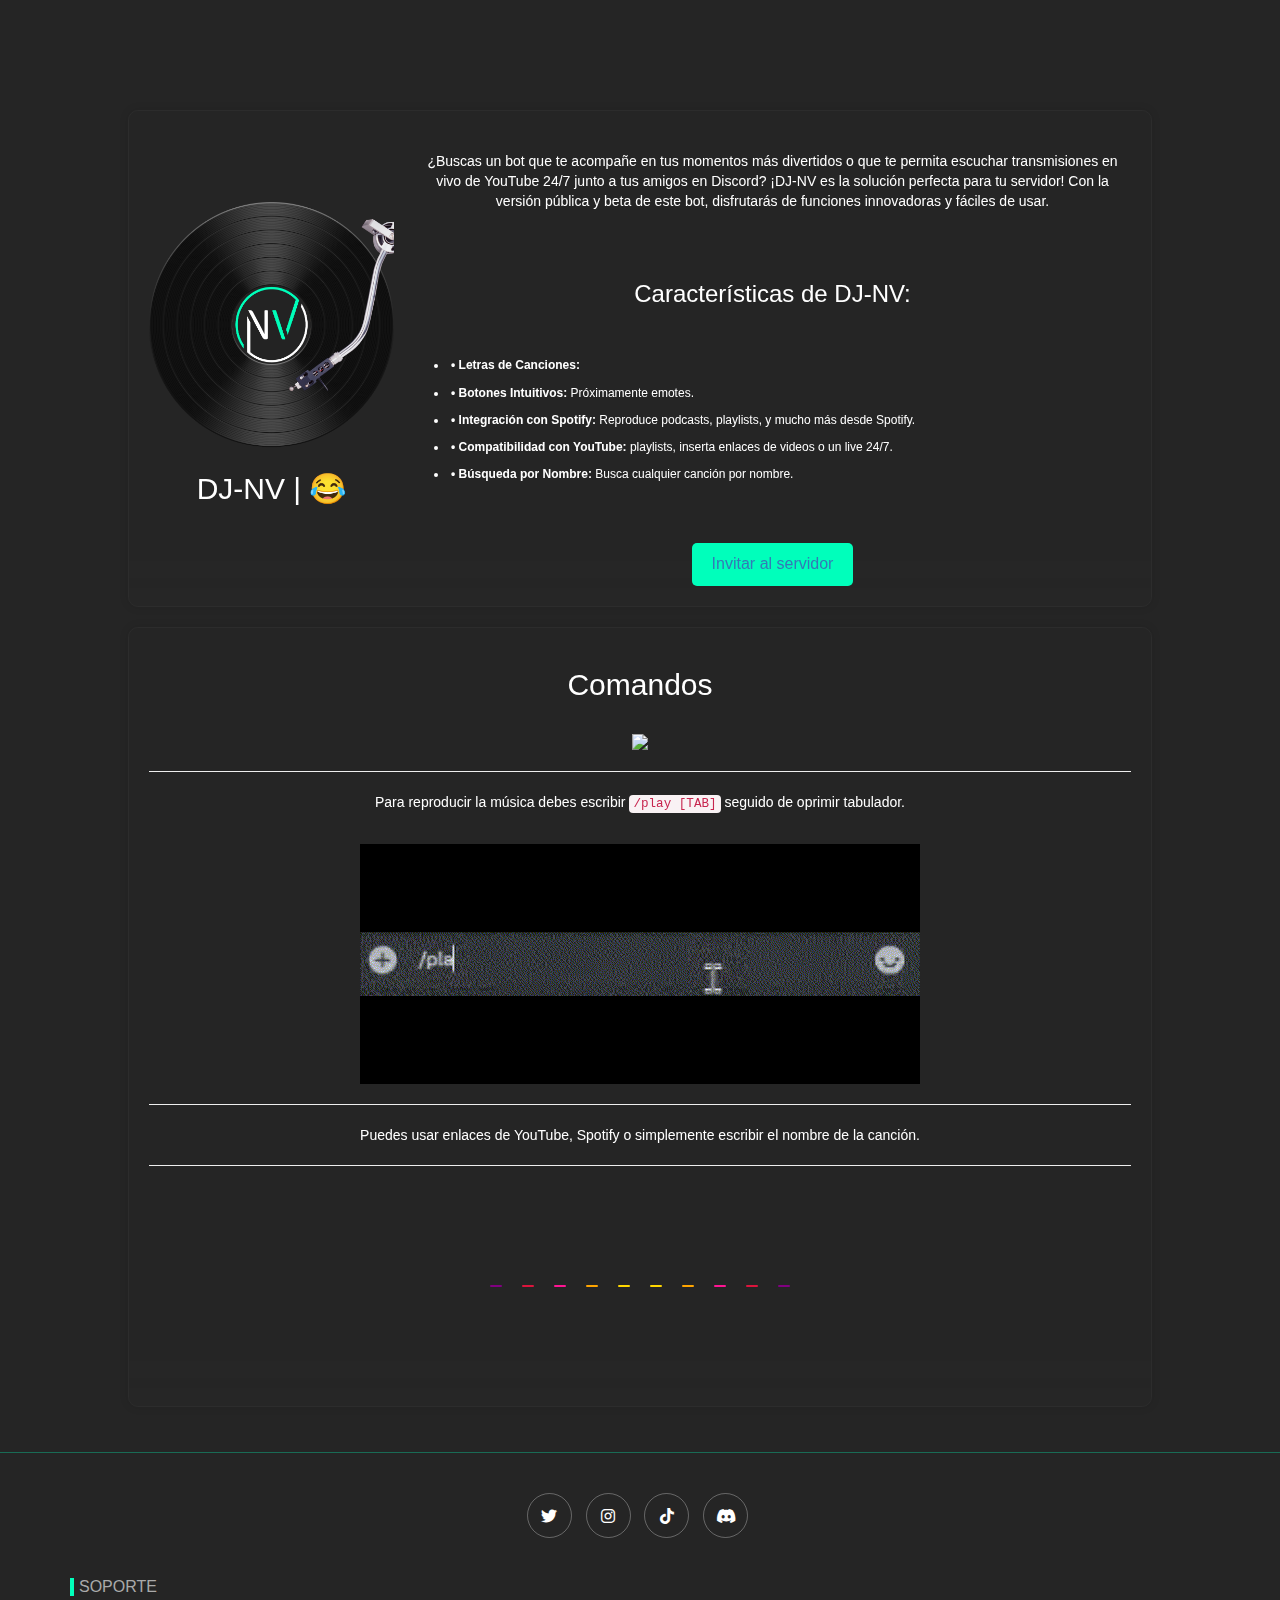
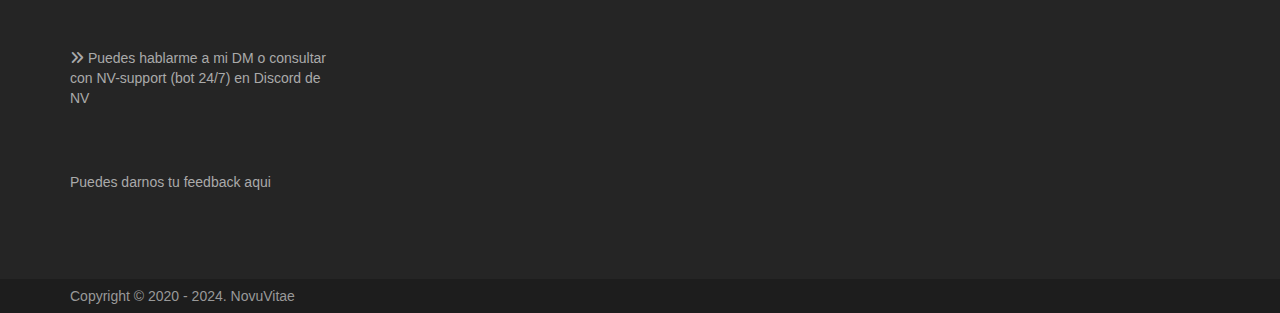
==== index.html @ 726dd9e9 "Update index.html" ====
<!DOCTYPE html>
<html lang="es">
<head>
    <meta charset="UTF-8">
    <meta name="viewport" content="width=device-width, initial-scale=1.0">
    <title>| DJ-NV beta |</title>
    <link rel="icon" href="./media/nv.ico" type="image/x-icon">
    <link href="https://maxcdn.bootstrapcdn.com/bootstrap/3.3.7/css/bootstrap.min.css" rel="stylesheet">
    <link rel="stylesheet" href="https://cdnjs.cloudflare.com/ajax/libs/meyer-reset/2.0/reset.min.css">
    <link href="./css/style-bot.css" rel="stylesheet">
    <link href="./fonts/css/all.css" rel="stylesheet">
</head>
<body>
    <section class="content-section">
        <div class="center-box">
            <div class="red-box">
                <div class="content-wrapper">
                    <div class="image-wrapper">
                        <img class="puntavinilo" src="./media/puntafront.png" alt="punta">
                        <img class="vinilobot" src="./media/dkbk.png" alt="Your Image">
                        <br>
                        <h3 id="dj-nv-header" style="font-size: 30px;">DJ-NV | 😘</h3>
                        <div id="estado-bot"></div>
                    </div>
                    <div class="text-wrapper">
                        <br>
                        <!-- <h2>Bienvenido a DJ-NV</h2> -->
                        <p>¿Buscas un bot que te acompañe en tus momentos más divertidos o que te permita escuchar transmisiones en vivo de YouTube 24/7 junto a tus amigos en Discord? ¡DJ-NV es la solución perfecta para tu servidor! Con la versión pública y beta de este bot, disfrutarás de funciones innovadoras y fáciles de usar.</p>
                        <br>
                        <br>
                        <h3>Características de DJ-NV:</h3>
                        <br>
                        <div class="lista">
                            <ul>
                                <li><strong>• Letras de Canciones:</strong></li>
                                <li><strong>• Botones Intuitivos:</strong> Próximamente emotes.</li>
                                <li><strong>• Integración con Spotify:</strong> Reproduce podcasts, playlists, y mucho más desde Spotify.</li>
                                <li><strong>• Compatibilidad con YouTube:</strong> playlists, inserta enlaces de videos o un live 24/7.</li>
                                <li><strong>• Búsqueda por Nombre:</strong> Busca cualquier canción por nombre.</li>
                            </ul>
                        </div>
                        
                        <div class="invite-container">
                            <button class="animated-button invite-button">
                                <a href="https://discord.com/api/oauth2/authorize?client_id=1048752955890868265&permissions=551940082752&scope=bot">Invitar al servidor</a>
                            </button>
                        </div>                                                                    
                    </div>
                </div>
            </div>
            <div class="red-box">
                <div class="content-wrapper">
                    <div class="text-wrapper">
                        <h2>Comandos</h2>
                        <br>
                        <p><img src="./media/view2.gif"></p>
                        <hr>
                        <p>Para reproducir la música debes escribir <code>/play [TAB]</code> seguido de oprimir tabulador.</p>
                        <br>
                        <p><img src="./media/view3.gif"></p>
                        <hr>
                        <p>Puedes usar enlaces de YouTube, Spotify o simplemente escribir el nombre de la canción.</p>
                        
                        <hr>
                        <div class="music">
                            <div class="bar"></div>
                            <div class="bar"></div>
                            <div class="bar"></div>
                            <div class="bar"></div>
                            <div class="bar"></div>
                            <div class="bar"></div>
                            <div class="bar"></div>
                            <div class="bar"></div>
                            <div class="bar"></div>
                            <div class="bar"></div>
                        </div>
                    </div>
                </div>
                <div class="wave-container">
                    <div class="wave"></div>
                </div>
            </div>
        </div>

<!--         <div id="audio-controls" class="audio-controls">
            <audio id="radio" src="http://streaming.radio.co/sf6f2bcb8a/listen" loop></audio>
            <button id="mute-button">🔇 Mute</button>
        </div> -->

        <div class="area">
            <ul class="circles">
                <li></li>
                <li></li>
                <li></li>
                <li></li>
                <li></li>
                <li></li>
                <li></li>
                <li></li>
                <li></li>
                <li></li>
            </ul>
        </div>
    </section>

    <!-- footer section  -->
    <footer class="nb-footer">
        <div class="container">
            <div class="row">
                <div class="col-sm-12">
                    <div class="about">
                        <div class="social-media">
                            <ul class="list-inline">
                                <li><a href="https://twitter.com/NovuVitae" title=""><i class="fa-brands fa-twitter" style="color: #ffffff;"></i></a></li>
                                <li><a href="https://www.instagram.com/novuvitae/" title=""><i class="fa-brands fa-instagram" style="color: #ffffff;"></i></a></li>
                                <li><a href="https://www.tiktok.com/@novuvitae" title=""><i class="fa-brands fa-tiktok" style="color: #ffffff;"></i></a></li>
                                <li><a href="https://discord.gg/BMdVRYudak" title=""><i class="fa-brands fa-discord" style="color: #ffffff;"></i></a></li>
                            </ul>
                        </div>
                    </div>
                </div>

                <div class="col-md-3 col-sm-6">
                    <div class="footer-info-single">
                        <h2 class="title">Soporte</h2>
                        <br>
                        <ul class="list-unstyled">
                            <br>
                            <li><a href="https://discord.gg/BMdVRYudak" title=""><i class="fa fa-angle-double-right"></i> Puedes hablarme a mi DM o consultar con NV-support (bot 24/7) en Discord de NV</a></li>
                            <br>
                            <br>
                            <br>
                            <li><a href="https://forms.gle/28FpeV2qkrffxuYe8"> Puedes darnos tu feedback aqui</a></li>
                            <br>
                            <br>
                            <br>
                        </ul>
                    </div>
                </div>

            </div>
        </div>

        <section class="copyright">
            <div class="container">
                <div class="row">
                    <div class="col-sm-6">
                        <p>Copyright © 2020 - 2024. NovuVitae</p>
                    </div>
                    <div class="col-sm-6"></div>
                </div>
            </div>
        </section>
    </footer>

    <!-- Scripts -->
    <script src='https://cdnjs.cloudflare.com/ajax/libs/jquery/3.1.1/jquery.min.js'></script>
    <script src='https://cdnjs.cloudflare.com/ajax/libs/jqueryui/1.12.1/jquery-ui.min.js'></script>
    <script src="./js/scripts-1.js"></script>
    <script src="https://maxcdn.bootstrapcdn.com/bootstrap/3.3.7/js/bootstrap.min.js"></script>
    <script src="//code.jquery.com/jquery-1.11.1.min.js"></script>
</body>
</html>
---- css/style-bot.css ----
/* Estilos generales */
body {
    margin: 0;
    padding: 0;
    font-family: Arial, sans-serif;
    background-color: #252525; 
    color: white;
    overflow-x: hidden;
}


#estado-bot {
    font-size: 18px;
    font-weight: bold;
}


.area {
    background: -webkit-linear-gradient(to left, #8f94fb, #4e54c8);
}

.circles {
    position: absolute;
    top: 0;
    left: 0;
    width: 100%;
    height: 100%;
    overflow: hidden;
}

.circles li {
    position: absolute;
    display: block;
    list-style: none;
    width: 20px;
    height: 20px;
    background: rgba(255, 255, 255, 0.2);
    animation: animate 25s linear infinite;
    bottom: -150px;
}

.circles li:nth-child(1) {
    left: 25%;
    width: 80px;
    height: 80px;
    animation-delay: 0s;
}

.circles li:nth-child(2) {
    left: 10%;
    width: 20px;
    height: 20px;
    animation-delay: 2s;
    animation-duration: 12s;
}

.circles li:nth-child(3) {
    left: 70%;
    width: 20px;
    height: 20px;
    animation-delay: 4s;
}

.circles li:nth-child(4) {
    left: 40%;
    width: 60px;
    height: 60px;
    animation-delay: 0s;
    animation-duration: 18s;
}

.circles li:nth-child(5) {
    left: 65%;
    width: 20px;
    height: 20px;
    animation-delay: 0s;
}

.circles li:nth-child(6) {
    left: 75%;
    width: 110px;
    height: 110px;
    animation-delay: 3s;
}

.circles li:nth-child(7) {
    left: 35%;
    width: 150px;
    height: 150px;
    animation-delay: 7s;
}

.circles li:nth-child(8) {
    left: 50%;
    width: 25px;
    height: 25px;
    animation-delay: 15s;
    animation-duration: 45s;
}

.circles li:nth-child(9) {
    left: 20%;
    width: 15px;
    height: 15px;
    animation-delay: 2s;
    animation-duration: 35s;
}

.circles li:nth-child(10) {
    left: 85%;
    width: 150px;
    height: 150px;
    animation-delay: 0s;
    animation-duration: 11s;
}

@keyframes animate {
    0% {
        transform: translateY(0) rotate(0deg);
        opacity: 1;
        border-radius: 0;
    }
    100% {
        transform: translateY(-1000px) rotate(720deg);
        opacity: 0;
        border-radius: 50%;
    }
}

.content-section {
    position: relative;
    margin-top: 10vh;
    display: flex;
    align-items: center;
    justify-content: center;
    margin-bottom: 5vh;
}

.center-box {
    position: relative;
    text-align: center;
    z-index: 2;
}

.red-box {
    margin-top: 20px;
    max-width: 80%;
    margin-left: 10%;
    border: 1px solid #2c2c2c;
    box-shadow: 0px 0px 10px rgba(0, 0, 0, 0.1);
    backdrop-filter: blur(20px);
    padding: 20px;
    border-radius: 10px;
    color: white;
}

.content-wrapper {
    display: flex;
    align-items: center;
}

.image-wrapper {
    margin-right: 20px;
}

.image-wrapper img {
    max-width: 100%;
    height: 250px;
}

.text-wrapper {
    flex: 1;
}

.text-wrapper .p .img {
    border-radius: 50px;
}
.vinilobot {
    position: relative;
    animation: rotate 3s linear infinite; /* Ajusta la duración y la dirección de la rotación */
}

.puntavinilo {
    position: absolute;
    z-index: 100;
}

.lista {
    font-size: 12px;
    text-align: left; /* Alinea el texto a la izquierda */
    margin: 20px; /* Espacio alrededor del contenedor, ajustable según sea necesario */
}

.lista ul {
    list-style-position: inside; /* Muestra los puntos de la lista dentro del contenedor */
    padding-left: 0; /* Elimina el padding por defecto */
}

.lista li {
    margin-bottom: 10px; /* Espacio entre los elementos de la lista */
}


.animated-button {
    margin-top: 40px;
    background-color: #00ffbb;
    color: rgb(20, 20, 20);
    padding: 10px 20px;
    border: none;
    border-radius: 5px;
    font-size: 16px;
    cursor: pointer;
    transition: background-color 0.3s, transform 0.3s;
}

.animated-button:hover {
    background-color: #00cc99;
    transform: scale(1.05);
}

/* animacion */

.music {
    display: inline flex;
    align-items: center;
    justify-content: space-between;
    position: relative;
    width: 300px;
    height: 200px;
}

.music .bar {
    width: 12px;
    height: 2px;
    border-radius: 10px;
    background-color: white;
    animation: up_down 1.5s ease-in-out infinite;
}

@keyframes up_down {
    0%,
    100% {
        height: 2px;
    }
    50% {
        height: 80px;
    }
}

.music .bar:nth-child(1) {
    background-color: purple;
    animation-delay: 1s;
}
.music .bar:nth-child(2) {
    background-color: crimson;
    animation-delay: 0.8s;
}
.music .bar:nth-child(3) {
    background-color: deeppink;
    animation-delay: 0.6s;
}
.music .bar:nth-child(4) {
    background-color: orange;
    animation-delay: 0.4s;
}
.music .bar:nth-child(5) {
    background-color: gold;
    animation-delay: 0.2s;
}
.music .bar:nth-child(6) {
    background-color: gold;
    animation-delay: 0.2s;
}
.music .bar:nth-child(7) {
    background-color: orange;
    animation-delay: 0.4s;
}
.music .bar:nth-child(8) {
    background-color: deeppink;
    animation-delay: 0.6s;
}
.music .bar:nth-child(9) {
    background-color: crimson;
    animation-delay: 0.8s;
}
.music .bar:nth-child(10) {
    background-color: purple;
    animation-delay: 1s;
}

@keyframes rotate {
    from {
        transform: rotate(0deg);
    }
    to {
        transform: rotate(360deg);
    }
}

/* Medios */
@media (max-width: 768px) {
    .content-wrapper {
        flex-direction: column;
        align-items: center;
        text-align: center;
    }

    .image-wrapper {
        margin-bottom: 20px;
    }
}

.audio-controls {
    z-index: 4;
    position: fixed;
    bottom: 20px;
    right: 20px;
    background-color: rgba(13, 13, 13, 0.8);
    border: 1px solid rgba(13, 13, 13, 0.8);
    border-radius: 10px;
    padding: 10px;
    box-shadow: 0 4px 8px rgba(0, 0, 0, 0.2);
    display: flex;
    align-items: center;
}

#audio-controls button {
    background: none;
    border: none;
    font-size: 20px;
    cursor: pointer;
    margin-left: 10px;
}


/* footer */

footer.nb-footer {
    /* background: #222;  */
    border-top: 1px solid #00ffbb52;
}

footer.nb-footer .about {
    margin: 0 auto;
    margin-top: 40px;
    max-width: 1170px;
    text-align: center;
}

footer.nb-footer .about p {
    font-size: 13px;
    color: #999;
    margin-top: 30px;
}

footer.nb-footer .about .social-media {
    margin-top: 15px;
}

footer.nb-footer .about .social-media ul li a {
    display: inline-block;
    width: 45px;
    height: 45px;
    line-height: 45px;
    border-radius: 50%;
    font-size: 16px;
    color: #00ffbb;
    border: 1px solid rgba(255, 255, 255, 0.3);
}

footer.nb-footer .about .social-media ul li a:hover {
    background: #00ffbb18;
    color: #fff;
    border-color: #00ffbb;
}

footer.nb-footer .footer-info-single {
    margin-top: 30px;
}

footer.nb-footer .footer-info-single .title {
    color: #aaa;
    text-transform: uppercase;
    font-size: 16px;
    border-left: 4px solid #00ffbb;
    padding-left: 5px;
}

footer.nb-footer .footer-info-single ul li a {
    display: block;
    color: #aaa;
    padding: 2px 0;
}

footer.nb-footer .footer-info-single ul li a:hover {
    color: #00ffbb;
}

footer.nb-footer .footer-info-single p {
    font-size: 13px;
    line-height: 20px;
    color: #aaa;
}

footer.nb-footer .copyright {
    margin-top: 15px;
    background: #11111163; 
    padding: 7px 0;
    color: #999;
}

footer.nb-footer .copyright p {
    margin: 0;
    padding: 0;
}
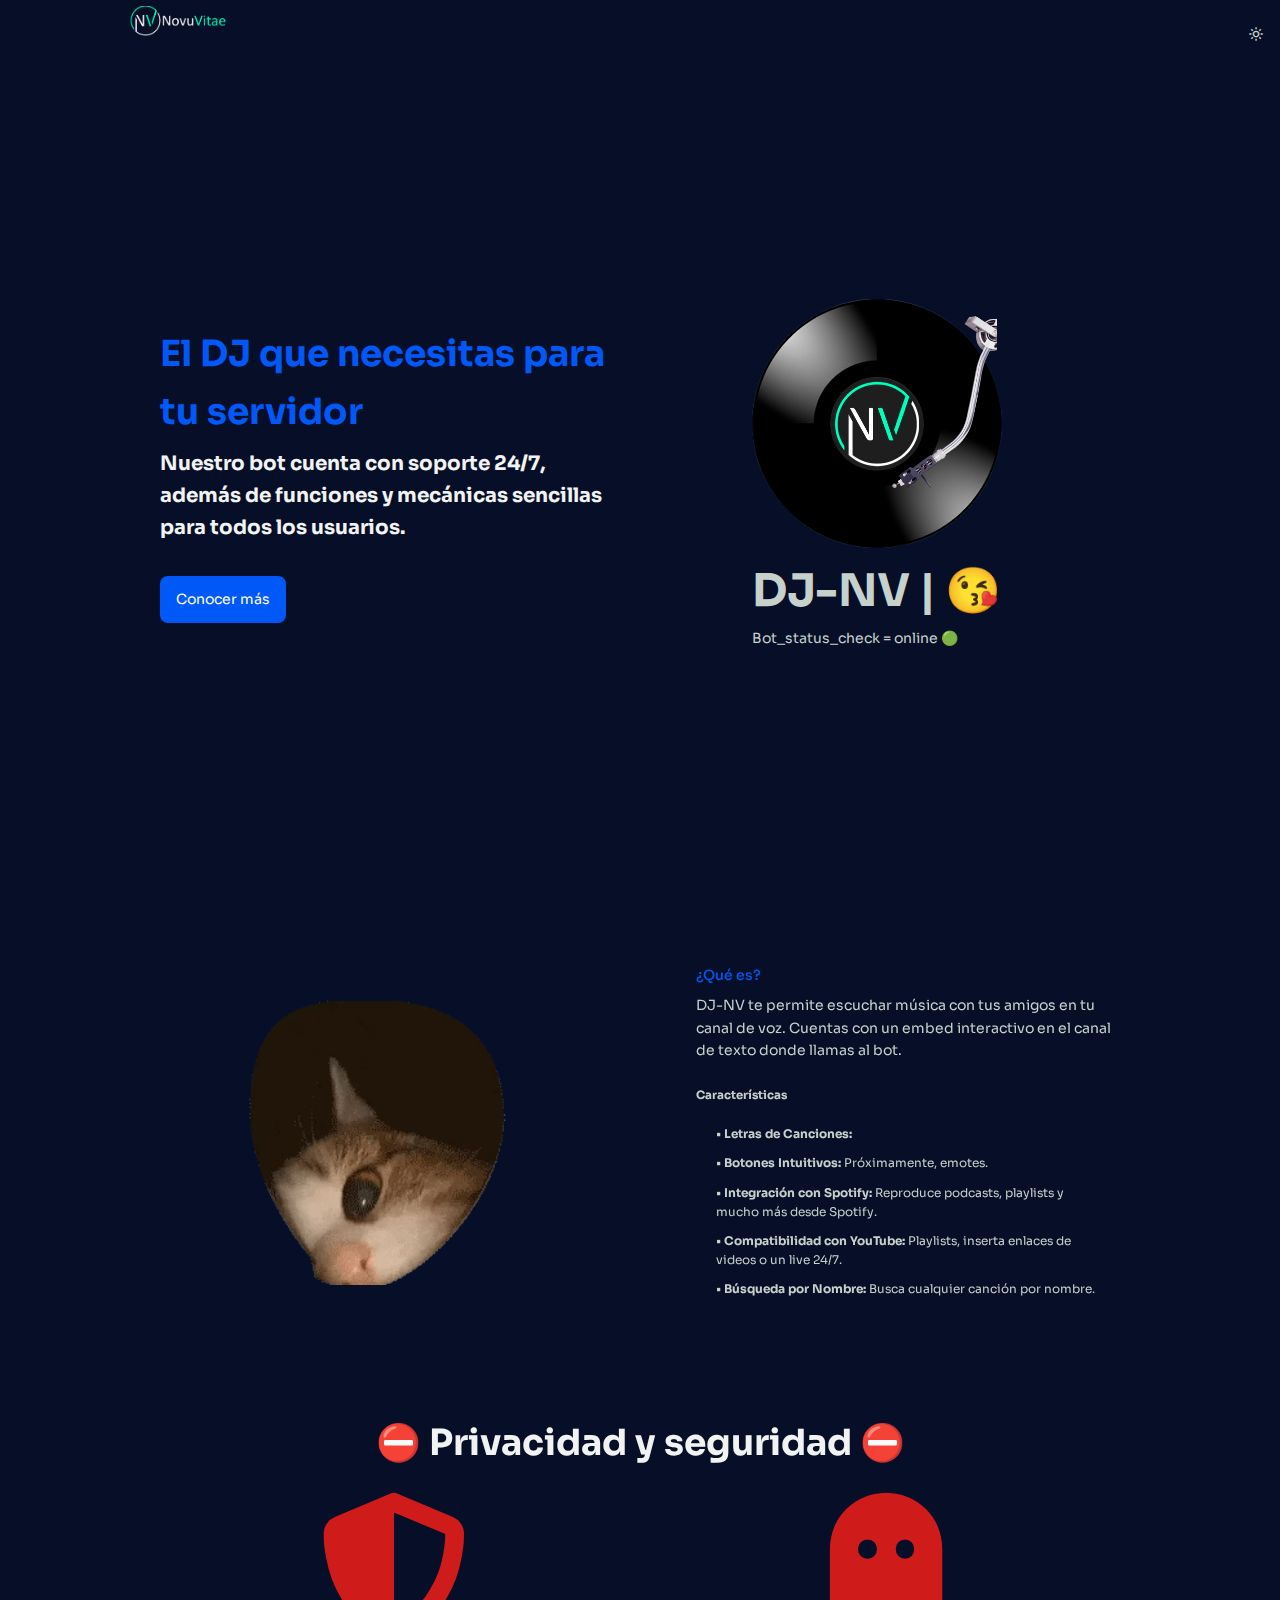
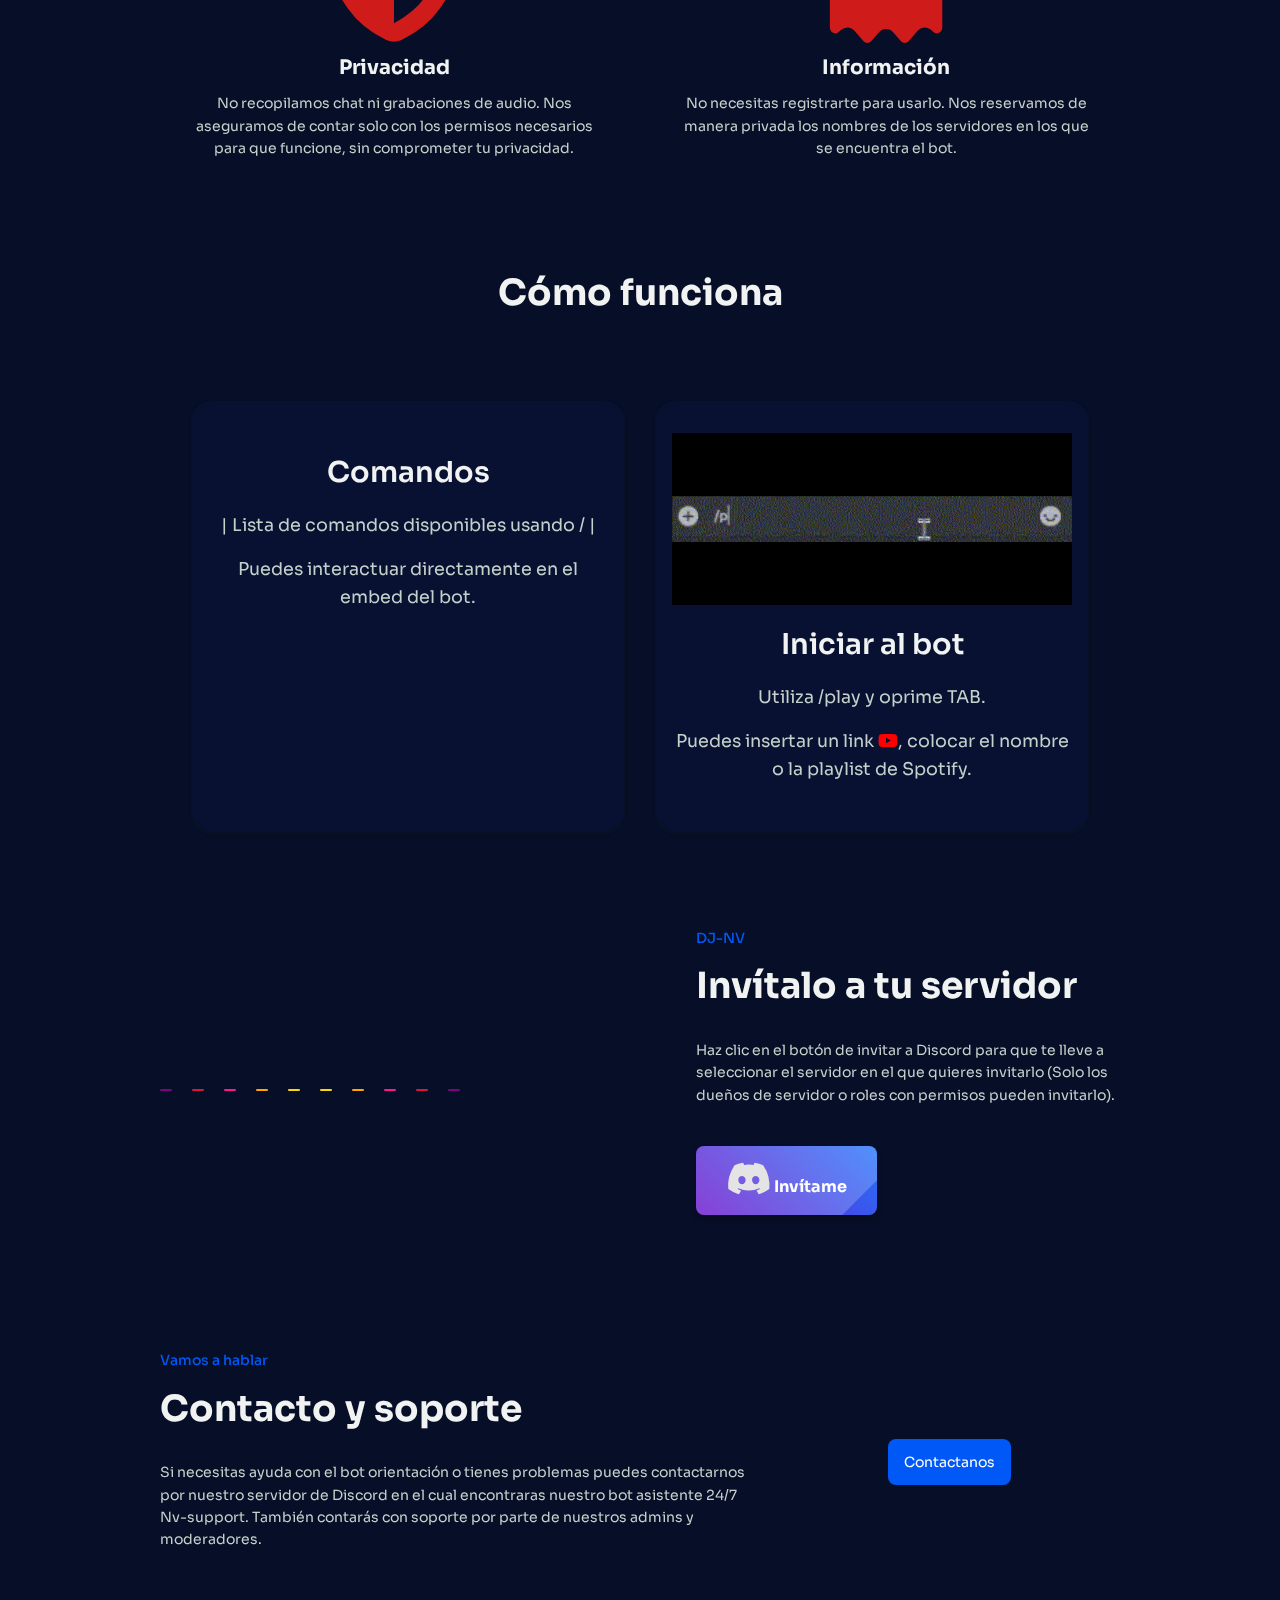
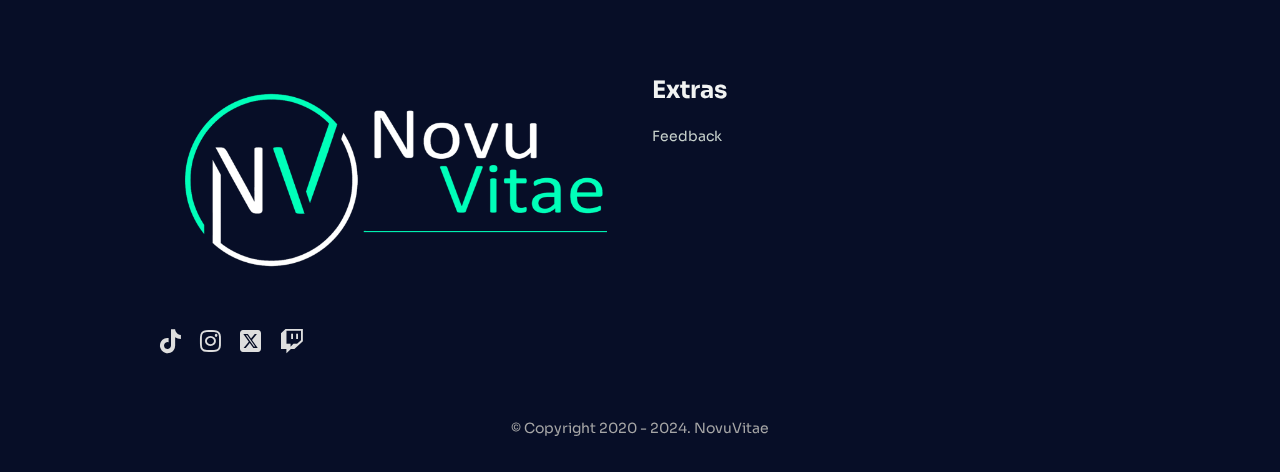
==== commit c7d035f0: "update 2025" ====
--- a/index.html
+++ b/index.html
@@ -1,163 +1,227 @@
 <!DOCTYPE html>
 <html lang="es">
-<head>
-    <meta charset="UTF-8">
-    <meta name="viewport" content="width=device-width, initial-scale=1.0">
-    <title>| DJ-NV beta |</title>
-    <link rel="icon" href="./media/nv.ico" type="image/x-icon">
-    <link href="https://maxcdn.bootstrapcdn.com/bootstrap/3.3.7/css/bootstrap.min.css" rel="stylesheet">
-    <link rel="stylesheet" href="https://cdnjs.cloudflare.com/ajax/libs/meyer-reset/2.0/reset.min.css">
-    <link href="./css/style-bot.css" rel="stylesheet">
-    <link href="./fonts/css/all.css" rel="stylesheet">
-</head>
-<body>
-    <section class="content-section">
-        <div class="center-box">
-            <div class="red-box">
-                <div class="content-wrapper">
+    <head>
+        <meta charset="UTF-8">
+        <meta name="viewport" content="width=device-width, initial-scale=1.0">
+
+        <!--========== BOX ICONS ==========-->
+        <link href="https://cdnjs.cloudflare.com/ajax/libs/font-awesome/6.5.0/css/all.min.css" rel="stylesheet">
+        <link href='https://cdn.jsdelivr.net/npm/boxicons@2.0.5/css/boxicons.min.css' rel='stylesheet'>
+
+        <!--========== CSS ==========-->
+        <link rel="stylesheet" href="./assets/css/styles.css">
+        <link rel="stylesheet" href="./assets/css/responsive.css">
+        <link rel="icon" href="./assets/img/logo-icon.png" type="image/x-icon">
+        <title>| DJ-Nv |</title>
+    </head>
+    <body>
+
+        <!--========== SCROLL TOP ==========-->
+        <a href="#" class="scrolltop" id="scroll-top">
+            <i class='bx bx-chevron-up scrolltop__icon'></i>
+        </a>
+
+        <!--========== HEADER ==========-->
+        <header class="l-header" id="header">
+            <nav class="nav bd-container">
+                <a href="#" class="nav__logo">
+                    <!-- Imagen predeterminada -->
+                    <img id="header-img" src="./assets/img/nv-blanco.png" alt="Banner">
+                </a>
+        
+                <div class="nav__menu" id="nav-menu">
+                    <ul class="nav__list">
+                        <li><i class='bx bx-moon change-theme' id="theme-button"></i></li>
+                    </ul>
+                </div>
+        
+                <div class="nav__toggle" id="nav-toggle">
+                    <!-- <i class='bx bx-menu'></i> -->
+                </div>
+            </nav>
+        </header>
+
+         <!-- Cuadro emergente -->
+            <div id="popup" class="popup">
+                <div class="popup-content">
+                    <span id="close-btn" class="close-btn">&times;</span>
+                    <h3>📢 Atencion !!!📢</h3>
+                    <p>Esta pagina esta en modo beta por favor danos tu feedback del bot y de la pagina <a style="color: #ff0000;" href="https://forms.gle/28FpeV2qkrffxuYe8"> AQUI</a></p>
+                    <h5>(Puedes omitir este cuadro con la X arriba-derecha)</h5>
+                </div>
+            </div>
+
+        
+        <main class="l-main">
+
+            <!--========== HOME ==========-->
+            <section class="home" id="home">
+                <div class="home__container bd-container bd-grid">
+                    <div class="home__data">
+                        <h1 class="home__title">El DJ que necesitas para tu servidor</h1>
+                        <h2 class="home__subtitle">Nuestro bot cuenta con soporte 24/7, además de funciones y mecánicas sencillas para todos los usuarios.</h2>
+                        <a href="#about" class="button">Conocer más</a>
+                    </div>
+
                     <div class="image-wrapper">
-                        <img class="puntavinilo" src="./media/puntafront.png" alt="punta">
-                        <img class="vinilobot" src="./media/dkbk.png" alt="Your Image">
+                        <img class="puntavinilo" src="./assets/img/punta.png" alt="punta">
+                        <img class="sticker" src="./assets/img/sticker.png" alt="">
+                        <img class="vinilobot" src="./assets/img/vinil.png" alt="disco-bot-ref">
                         <br>
-                        <h3 id="dj-nv-header" style="font-size: 30px;">DJ-NV | 😘</h3>
-                        <div id="estado-bot"></div>
-                    </div>
-                    <div class="text-wrapper">
-                        <br>
-                        <!-- <h2>Bienvenido a DJ-NV</h2> -->
-                        <p>¿Buscas un bot que te acompañe en tus momentos más divertidos o que te permita escuchar transmisiones en vivo de YouTube 24/7 junto a tus amigos en Discord? ¡DJ-NV es la solución perfecta para tu servidor! Con la versión pública y beta de este bot, disfrutarás de funciones innovadoras y fáciles de usar.</p>
-                        <br>
-                        <br>
-                        <h3>Características de DJ-NV:</h3>
-                        <br>
+                        <h3 id="dj-nv-header" style="font-size: 45px;">DJ-NV | 😘</h3>
+                        <div id="estado-bot">Bot_status_check = online 🟢</div>
+                    </div>
+                </div>
+            </section>
+            <!--========== HOME ==========-->
+
+            <!--========== ABOUT ==========-->
+            <section class="about section bd-container" id="about">
+                <div class="about__container  bd-grid">
+                    <div class="about__data">
+                        <span class="section-subtitle about__initial">¿Qué es?</span>
+                        <p class="about__description">DJ-NV te permite escuchar música con tus amigos en tu canal de voz. Cuentas con un embed interactivo en el canal de texto donde llamas al bot.</p>
+                        <h5>Características</h5>
                         <div class="lista">
                             <ul>
                                 <li><strong>• Letras de Canciones:</strong></li>
-                                <li><strong>• Botones Intuitivos:</strong> Próximamente emotes.</li>
-                                <li><strong>• Integración con Spotify:</strong> Reproduce podcasts, playlists, y mucho más desde Spotify.</li>
-                                <li><strong>• Compatibilidad con YouTube:</strong> playlists, inserta enlaces de videos o un live 24/7.</li>
+                                <li><strong>• Botones Intuitivos:</strong> Próximamente, emotes.</li>
+                                <li><strong>• Integración con Spotify:</strong> Reproduce podcasts, playlists y mucho más desde Spotify.</li>
+                                <li><strong>• Compatibilidad con YouTube:</strong> Playlists, inserta enlaces de videos o un live 24/7.</li>
                                 <li><strong>• Búsqueda por Nombre:</strong> Busca cualquier canción por nombre.</li>
                             </ul>
                         </div>
-                        
-                        <div class="invite-container">
-                            <button class="animated-button invite-button">
-                                <a href="https://discord.com/api/oauth2/authorize?client_id=1048752955890868265&permissions=551940082752&scope=bot">Invitar al servidor</a>
-                            </button>
-                        </div>                                                                    
-                    </div>
-                </div>
-            </div>
-            <div class="red-box">
-                <div class="content-wrapper">
-                    <div class="text-wrapper">
-                        <h2>Comandos</h2>
-                        <br>
-                        <p><img src="./media/view2.gif"></p>
-                        <hr>
-                        <p>Para reproducir la música debes escribir <code>/play [TAB]</code> seguido de oprimir tabulador.</p>
-                        <br>
-                        <p><img src="./media/view3.gif"></p>
-                        <hr>
-                        <p>Puedes usar enlaces de YouTube, Spotify o simplemente escribir el nombre de la canción.</p>
-                        
-                        <hr>
-                        <div class="music">
-                            <div class="bar"></div>
-                            <div class="bar"></div>
-                            <div class="bar"></div>
-                            <div class="bar"></div>
-                            <div class="bar"></div>
-                            <div class="bar"></div>
-                            <div class="bar"></div>
-                            <div class="bar"></div>
-                            <div class="bar"></div>
-                            <div class="bar"></div>
-                        </div>
-                    </div>
-                </div>
-                <div class="wave-container">
-                    <div class="wave"></div>
-                </div>
-            </div>
-        </div>
-
-<!--         <div id="audio-controls" class="audio-controls">
-            <audio id="radio" src="http://streaming.radio.co/sf6f2bcb8a/listen" loop></audio>
-            <button id="mute-button">🔇 Mute</button>
-        </div> -->
-
-        <div class="area">
-            <ul class="circles">
-                <li></li>
-                <li></li>
-                <li></li>
-                <li></li>
-                <li></li>
-                <li></li>
-                <li></li>
-                <li></li>
-                <li></li>
-                <li></li>
-            </ul>
-        </div>
-    </section>
-
-    <!-- footer section  -->
-    <footer class="nb-footer">
-        <div class="container">
-            <div class="row">
-                <div class="col-sm-12">
-                    <div class="about">
-                        <div class="social-media">
-                            <ul class="list-inline">
-                                <li><a href="https://twitter.com/NovuVitae" title=""><i class="fa-brands fa-twitter" style="color: #ffffff;"></i></a></li>
-                                <li><a href="https://www.instagram.com/novuvitae/" title=""><i class="fa-brands fa-instagram" style="color: #ffffff;"></i></a></li>
-                                <li><a href="https://www.tiktok.com/@novuvitae" title=""><i class="fa-brands fa-tiktok" style="color: #ffffff;"></i></a></li>
-                                <li><a href="https://discord.gg/BMdVRYudak" title=""><i class="fa-brands fa-discord" style="color: #ffffff;"></i></a></li>
-                            </ul>
-                        </div>
-                    </div>
-                </div>
-
-                <div class="col-md-3 col-sm-6">
-                    <div class="footer-info-single">
-                        <h2 class="title">Soporte</h2>
-                        <br>
-                        <ul class="list-unstyled">
-                            <br>
-                            <li><a href="https://discord.gg/BMdVRYudak" title=""><i class="fa fa-angle-double-right"></i> Puedes hablarme a mi DM o consultar con NV-support (bot 24/7) en Discord de NV</a></li>
-                            <br>
-                            <br>
-                            <br>
-                            <li><a href="https://forms.gle/28FpeV2qkrffxuYe8"> Puedes darnos tu feedback aqui</a></li>
-                            <br>
-                            <br>
-                            <br>
+                    </div>
+
+                    <video src="./assets/img/da1bf91d3531f0c92e59e6db38e44176.webm" alt="" class="about__img" autoplay muted loop playsinline></video>
+                </div>
+            </section>
+            <!--========== ABOUT ==========-->
+
+            <!--========== SERVICES ==========-->
+            <section class="services section bd-container" id="services">
+                <h2 class="section-title">⛔ Privacidad y seguridad ⛔</h2>
+
+                <div class="services__container  bd-grid">
+                    <div class="services__content">
+                        <div style="margin-top: 70px; margin-bottom: 50px;">
+                            <i class="fa-solid fa-shield-halved fa-2xl" style="color: #d01b1b; font-size: 150px;"></i>
+                        </div>
+                        <h3 class="services__title">Privacidad</h3>
+                        <p class="services__description">No recopilamos chat ni grabaciones de audio. Nos aseguramos de contar solo con los permisos necesarios para que funcione, sin comprometer tu privacidad.</p>
+                    </div>
+
+                    <div class="services__content">
+                        <div style="margin-top: 70px; margin-bottom: 50px;">
+                            <i class="fa-solid fa-ghost fa-2xl" style="color: #d01b1b; font-size: 150px;"></i>
+                        </div>
+                        <h3 class="services__title">Información</h3>
+                        <p class="services__description">No necesitas registrarte para usarlo. Nos reservamos de manera privada los nombres de los servidores en los que se encuentra el bot.</p>
+                    </div>
+
+                </div>
+            </section>
+            <!--========== SERVICES ==========-->
+
+            <!--========== MENU ==========-->
+            <section class="menu section bd-container" id="apps">
+                <span class="section-subtitle"></span>
+                <h2 class="section-title">Cómo funciona</h2>
+
+                <div class="menu__container bd-grid">
+                    <div class="menu__content">
+                        <img src="./assets/img/tuto1.gif" alt="" class="menu__img">
+                        <h3 class="menu__name">Comandos</h3>
+                        <span class="menu__detail">| Lista de comandos disponibles usando / |</span>
+                        <span class="menu__preci">Puedes interactuar directamente en el embed del bot.</span>
+                    </div>
+
+                    <div class="menu__content">
+                        <img src="./assets/img/tuto2.gif" alt="" class="menu__img">
+                        <h3 class="menu__name">Iniciar al bot</h3>
+                        <span class="menu__detail">Utiliza /play y oprime TAB.</span>
+                        <span class="menu__preci">Puedes insertar un link <i class="fa-brands fa-youtube" style="color: #ff0000;"></i>, colocar el nombre o la playlist de Spotify.</span>
+                    </div>
+
+                </div>
+            </section>
+            <!--========== MENU ==========-->
+
+            <!--===== APP =======-->
+            <section class="app section bd-container">
+                <div class="app__container bd-grid">
+                    <div class="music">
+                        <div class="bar"></div>
+                        <div class="bar"></div>
+                        <div class="bar"></div>
+                        <div class="bar"></div>
+                        <div class="bar"></div>
+                        <div class="bar"></div>
+                        <div class="bar"></div>
+                        <div class="bar"></div>
+                        <div class="bar"></div>
+                        <div class="bar"></div>
+                    </div>
+                    <div class="app__data">
+                        <span class="section-subtitle app__initial">DJ-NV</span>
+                        <h2 class="section-title app__initial">Invítalo a tu servidor</h2>
+                        <p class="app__description">Haz clic en el botón de invitar a Discord para que te lleve a seleccionar el servidor en el que quieres invitarlo (Solo los dueños de servidor o roles con permisos pueden invitarlo).</p>
+                        <div class="app__stores">
+                            <div>
+                                <a href="https://discord.com/api/oauth2/authorize?client_id=1048752955890868265&permissions=551940082752&scope=bot" class="animated-button"><i class="fa-brands fa-discord" style="color: #dedede;"></i> Invítame</a>
+                            </div>
+                        </div>
+                    </div>
+                </div>
+            </section>
+            <!--===== APP =======-->
+
+            <!--========== CONTACT US ==========-->
+            <section class="contact section bd-container" id="contact">
+                <div class="contact__container bd-grid">
+                    <div class="contact__data">
+                        <span class="section-subtitle contact__initial">Vamos a hablar</span>
+                        <h2 class="section-title contact__initial">Contacto y soporte</h2>
+                        <p class="contact__description">Si necesitas ayuda con el bot orientación o tienes problemas puedes contactarnos por nuestro servidor de Discord en el cual encontraras nuestro bot asistente 24/7 Nv-support. También contarás con soporte por parte de nuestros admins y moderadores.</p>
+                    </div>
+
+                    <div class="contact__button">
+                        <a href="https://discord.gg/BMdVRYudak" class="button">Contactanos</a>
+                    </div>
+                </div>
+            </section>
+            <!--========== CONTACT US ==========-->
+
+            <footer class="footer section bd-container">
+                <div class="footer__container bd-grid">
+                    <div class="footer__content">
+                        <a href="" class="footer__logo"><img src="./assets/img/banner1.webp" alt=""> </a>
+                        <span class="footer__description"></span>
+                        <div>
+                            <a href="https://www.tiktok.com/@novuvitae" class="footer__social"><i class="fa-brands fa-tiktok" style="color: #dedede;"></i></a>
+                            <a href="https://www.instagram.com/novuvitae/" class="footer__social"><i class="fa-brands fa-instagram" style="color: #dedede;"></i></a>
+                            <a href="https://twitter.com/NovuVitae" class="footer__social"><i class="fa-brands fa-square-x-twitter" style="color: #dedede;"></i></a>
+                            <a href="https://www.twitch.tv/b0tk4" class="footer__social"><i class="fa-brands fa-twitch" style="color: #dedede;"></i></a>
+                        </div>
+                    </div>
+    
+                    <div class="footer__content">
+                        <h3 class="footer__title">Extras</h3>
+                        <ul>
+                            <li><a href="https://forms.gle/28FpeV2qkrffxuYe8" class="footer__link">Feedback</a></li>
                         </ul>
                     </div>
                 </div>
-
-            </div>
-        </div>
-
-        <section class="copyright">
-            <div class="container">
-                <div class="row">
-                    <div class="col-sm-6">
-                        <p>Copyright © 2020 - 2024. NovuVitae</p>
-                    </div>
-                    <div class="col-sm-6"></div>
-                </div>
-            </div>
-        </section>
-    </footer>
-
-    <!-- Scripts -->
-    <script src='https://cdnjs.cloudflare.com/ajax/libs/jquery/3.1.1/jquery.min.js'></script>
-    <script src='https://cdnjs.cloudflare.com/ajax/libs/jqueryui/1.12.1/jquery-ui.min.js'></script>
-    <script src="./js/scripts-1.js"></script>
-    <script src="https://maxcdn.bootstrapcdn.com/bootstrap/3.3.7/js/bootstrap.min.js"></script>
-    <script src="//code.jquery.com/jquery-1.11.1.min.js"></script>
-</body>
-</html>
+    
+                <p class="footer__copy">&#169; Copyright 2020 - 2024. NovuVitae</p>
+            </footer>
+
+        </main>
+
+        <!--========== SCROLL REVEAL ==========-->
+        <script src="https://cdnjs.cloudflare.com/ajax/libs/scrollReveal.js/4.0.9/scrollreveal.js"></script>
+
+        <!--========== MAIN JS ==========-->
+        <script src="assets/js/main.js"></script>
+    </body>
+</html>--- a/assets/css/styles.css
+++ b/assets/css/styles.css
@@ -0,0 +1,695 @@
+/*===== GOOGLE FONTS =====*/
+@import url('https://fonts.googleapis.com/css2?family=Sora:wght@300;400;500;600;700&display=swap');
+
+/*========== BASE CSS Styles ==========*/
+*,::before,::after{
+  box-sizing: border-box;
+}
+
+html{
+  scroll-behavior: smooth;
+}
+
+h1,h2,h3,p,ul{
+  margin: 0;
+}
+
+ul{
+  padding: 0;
+  list-style: none;
+}
+
+a{
+  text-decoration: none;
+}
+
+/* Ajusta el tamaño de la imagen del header */
+#header-img {
+  width: 100px;
+  height: 30px;
+  object-fit: cover; /* Asegura que la imagen no se deforme */
+}
+
+img{
+  max-width: 100%;
+  height: auto;
+}
+
+/*===== VARIABLES CSS =====*/
+:root {
+  --header-height: 3rem;
+
+  /*========== Colors ==========*/
+  --primary-color: #0059F7;
+  --primary-color-alt: #0059F7;
+  --title-color: #222;
+  --text-color: #141414;
+  --text-color-light: #A6A6A6;
+  --body-color: #FBFEFD;
+  --container-color: #FFFFFF;
+
+  /*========== Font and typography ==========*/
+  --body-font: 'Sora', sans-serif;
+  --large-font-size: 2.25rem;
+  --h1-font-size: 1.5rem;
+  --h2-font-size: 1.25rem;
+  --h3-font-size: 1rem;
+  --normal-font-size: .638rem;
+  --small-font-size: .813rem;
+  --smaller-font-size: .75rem;
+
+  /*========== Font weight ==========*/
+  --font-medium: 500;
+  --font-semi-bold: 600;
+
+  /*========== Margins ==========*/
+  --mb-1: .5rem;
+  --mb-2: 1rem;
+  --mb-3: 1.5rem;
+  --mb-4: 2rem;
+  --mb-5: 2.5rem;
+  --mb-6: 3rem;
+
+  /*========== z-index ==========*/
+  --z-tooltip: 10;
+  --z-fixed: 100;
+}
+
+body{
+  margin: var(--header-height) 0 0 0;
+  font-family: var(--body-font);
+  font-size: var(--small-font-size);
+  background-color: var(--body-color);
+  color: var(--text-color);
+  line-height: 1.6;
+}
+
+/*========== LAYOUT ==========*/
+.bd-container{
+  max-width: 960px;
+  width: calc(100% - 2rem);
+  margin-left: var(--mb-2);
+  margin-right: var(--mb-2);
+}
+
+.l-header{
+  width: 100%;
+  position: fixed;
+  top: 0;
+  left: 0;
+  z-index: var(--z-fixed);
+  background-color: var(--body-color);
+}
+
+/*========== NAV ==========*/
+.nav{
+  max-width: 1024px;
+  height: var(--header-height);
+  display: flex;
+  justify-content: space-between;
+  align-items: center;
+}
+
+@media screen and (max-width: 768px){
+  .nav__menu{
+    position: fixed;
+    top: -100%;
+    left: 0;
+    width: 100%;
+    padding: 1.5rem 0 1rem;
+    text-align: center;
+    background-color: var(--body-color);
+    transition: .4s;
+    box-shadow: 0 4px 4px rgba(0,0,0,.1);
+    border-radius: 0 0 1rem 1rem;
+    z-index: var(--z-fixed);
+  }
+}
+
+.nav__item{
+  margin-bottom: var(--mb-2);
+}
+
+.nav__link, .nav__logo, .nav__toggle{
+  color: var(--text-color);
+  font-weight: var(--font-medium);
+}
+
+.nav__logo:hover{
+  color: var(--primary-color);
+}
+
+/* Show menu */
+.show-menu{
+  top: var(--header-height);
+}
+
+.nav__link{
+  transition: .3s;
+}
+
+.nav__link:hover{
+  color: var(--primary-color);
+}
+
+.nav__toggle{
+  font-size: 1.3rem;
+  cursor: pointer;
+}
+
+/* Active menu */
+.active-link{
+  color: var(--primary-color);
+}
+
+/********************************** End Of Part 1 **************************************/
+
+/*========== CLASS CSS ==========*/
+.section{
+  padding: 4rem 0 2rem;
+}
+
+.section-title, .section-subtitle{
+  text-align: center;
+}
+
+.section-title{
+  font-size: var(--h1-font-size);
+  color: var(--title-color);
+  margin-bottom: var(--mb-3);
+}
+
+.section-subtitle{
+  display: block;
+  color: var(--primary-color);
+  font-weight: var(--font-medium);
+  margin-bottom: var(--mb-1);
+}
+
+
+/*========== HOME ==========*/
+.home__container{
+  height: calc(100vh - var(--header-height));
+  align-content: center;
+}
+
+.bd-grid{
+  display: grid;
+  gap: 1.5rem;
+}
+
+.home__title{
+  font-size: var(--h1-font-size);
+  color: var(--primary-color);
+  margin-bottom: var(--mb-1);
+}
+
+.home__subtitle{
+  font-size: var(--h3-font-size);
+  color: var(--title-color);
+  margin-bottom: var(--mb-4);
+}
+
+.home__img{
+  width: 300px;
+  justify-self: center;
+}
+
+.button{
+  display: inline-block;
+  background-color: var(--primary-color);
+  color: #FFF;
+  padding: .75rem 1rem;
+  border-radius: .5rem;
+  transition: .3s;
+}
+
+.button:hover{
+  background-color: var(--primary-color-alt);
+}
+
+.image-wrapper {
+  /* margin-right: 20px; */
+  margin-left: 100px;
+}
+
+.image-wrapper img {
+  max-width: 100%;
+  height: 250px;
+}
+
+.text-wrapper {
+  flex: 1;
+}
+
+.text-wrapper .p .img {
+  border-radius: 50px;
+}
+.vinilobot {
+  position: relative;
+  animation: rotate 3s linear infinite; /* Ajusta la duración y la dirección de la rotación */
+}
+
+@keyframes rotate {
+  0% {
+    transform: rotate(0deg); /* Inicio de la rotación */
+  }
+  100% {
+    transform: rotate(360deg); /* Fin de la rotación */
+  }
+}
+
+
+.puntavinilo {
+  position: absolute;
+  z-index: 1;
+}
+
+.sticker {
+  position: absolute;
+  z-index: 1;
+}
+
+
+.lista {
+  font-size: 12px;
+  text-align: left; /* Alinea el texto a la izquierda */
+  margin: 20px; /* Espacio alrededor del contenedor, ajustable según sea necesario */
+}
+
+.lista ul {
+  list-style-position: inside; /* Muestra los puntos de la lista dentro del contenedor */
+  padding-left: 0; /* Elimina el padding por defecto */
+}
+
+.lista li {
+  margin-bottom: 10px; /* Espacio entre los elementos de la lista */
+}
+
+/********************************** End Of Part 2 **************************************/
+
+.about__data{
+  text-align: center;
+}
+
+.about__description{
+  margin-bottom: var(--mb-3);
+}
+
+.about__img{
+  width: 280px;
+  border-radius: .5rem;
+  justify-self: center;
+}
+
+/* Change background header */
+.scroll-header{
+  box-shadow: 0 2px 4px rgba(0,0,0,.1);
+}
+
+/*========== Dark theme Variables CSS  ==========*/
+body.dark-theme{
+  --title-color: #F1F3F2;
+  --text-color: #C7D1CC;
+  --body-color: #070E27;
+  --container-color: #081131;
+}
+
+@media screen and (min-width: 768px){
+  :root{
+    --large-font-size: 4rem;
+    --h1-font-size: 2.25rem;
+    --h2-font-size: 1.5rem;
+    --h3-font-size: 1.25rem;
+    --normal-font-size: 1rem;
+    --small-font-size: .875rem;
+    --smaller-font-size: .813rem;
+  }
+}
+
+/*========== Button Dark/Light ==========*/
+.change-theme{
+  position: absolute;
+  right: 1rem;
+  top: 1.6rem;
+  color: var(--text-color);
+  font-size: 1rem;
+  cursor: pointer;
+}
+
+
+/* Scroll top */
+.scrolltop{
+  position: fixed;
+  color: #fff;
+  right: 1rem;
+  bottom: -20%;
+  display: flex;
+  justify-content: center;
+  align-items: center;
+  padding: .3rem;
+  background: rgba(37, 84, 214, 0.5);
+  border-radius: .4rem;
+  z-index: var(--z-tooltip);
+  transition: .4s;
+  visibility: hidden;
+}
+
+.scrolltop:hover{
+  background-color: var(--primary-color-alt);
+}
+
+/* Show scrolltop */
+.show-scroll{
+  visibility: visible;
+  bottom: 1.5rem;
+}
+
+/****************************** End Of Three ****************************************/
+
+/*========== SERVICES ==========*/
+.services__container{
+  row-gap: 2.5rem;
+  grid-template-columns: repeat(auto-fit, minmax(220px, 1fr));
+}
+
+.services__content{
+  text-align: center;
+}
+
+.services__img{
+  width: 64px;
+  height: 64px;
+  fill: var(--primary-color);
+  margin-bottom: var(--mb-2);
+}
+
+.services__title{
+  font-size: var(--h3-font-size);
+  color: var(--title-color);
+  margin-bottom: var(--mb-1);
+}
+
+.services__description{
+  padding: 0 1.5rem;
+}
+
+
+/*========== MENU ==========*/
+/* Se asegura de que el contenedor y los elementos sean flexibles y estén alineados correctamente */
+
+.menu__container {
+  display: flex;
+  justify-content: center; /* Espacio entre los cuadros */
+  gap: 2rem; /* Añade un poco de espacio entre los cuadros */
+  flex-wrap: wrap; /* Los cuadros se envolverán si el ancho de pantalla es pequeño */
+  margin-top: 5rem; /* Espacio superior */
+  padding: 0 2rem; /* Padding para que no toquen los bordes de la pantalla */
+}
+
+.menu__content {
+  position: relative;
+  display: flex;
+  flex-direction: column;
+  align-items: center;
+  background-color: var(--container-color);
+  border-radius: 20px;
+  box-shadow: 0 2px 4px rgba(3, 74, 40, 0.15);
+  padding: 2rem 1rem; /* Relleno del cuadro */
+  max-width: 500px; /* Ancho máximo */
+  flex: 1 1 48%; /* Asegura que los cuadros ocupen un 48% del ancho disponible */
+  text-align: center;
+}
+
+.menu__img {
+  width: 400px; /* Tamaño de los GIFs */
+  height: auto;
+  margin-bottom: 1rem;
+}
+
+.menu__name {
+  font-weight: var(--font-semi-bold);
+  color: var(--title-color);
+  font-size: 1.8rem; /* Aumenté el tamaño */
+  margin-bottom: 1rem;
+}
+
+.menu__detail, .menu__preci {
+  font-size: 1.1rem;
+  margin-bottom: 1rem;
+}
+
+.menu__button {
+  position: absolute;
+  bottom: 15px;
+  right: 20px;
+  display: flex;
+  border-radius: 50%;
+}
+
+
+
+/*========== APP ==========*/
+.app__data{
+  text-align: center;
+}
+
+.app__description{
+  margin-bottom: var(--mb-5);
+}
+
+.app__stores{
+  margin-bottom: var(--mb-4);
+}
+
+.app__stores i{
+  font-size: var(--h1-font-size);
+  color: var(--primary-color);
+}
+
+.app__store{
+  width: 120px;
+  margin: 0 var(--mb-1);
+  font-size: var(--large-font-size);
+}
+
+.app__img{
+  width: 230px;
+  justify-self: center;
+}
+
+/*========== CONTACT ==========*/
+.contact__container{
+  text-align: center;
+}
+
+.contact__description{
+  margin-bottom: var(--mb-3);
+}
+
+/*========== FOOTER ==========*/
+.footer__container{
+  grid-template-columns: repeat(auto-fit, minmax(220px, 1fr));
+  row-gap: 2rem;
+}
+
+.footer__logo{
+  font-size: var(--h3-font-size);
+  color: var(--primary-color);
+  font-weight: var(--font-semi-bold);
+}
+
+.footer__description{
+  display: block;
+  font-size: var(--small-font-size);
+  margin: .25rem 0 var(--mb-3);
+}
+
+.footer__social{
+  font-size: 1.5rem;
+  color: var(--title-color);
+  margin-right: var(--mb-2);
+}
+
+.footer__title{
+  font-size: var(--h2-font-size);
+  color: var(--title-color);
+  margin-bottom: var(--mb-2);
+}
+
+.footer__link{
+  display: inline-block;
+  color: var(--text-color);
+  margin-bottom: var(--mb-1);
+}
+
+.footer__link:hover{
+  color: var(--primary-color);
+}
+
+.footer__copy{
+  text-align: center;
+  font-size: var(--small-font-size);
+  color: var(--text-color-light);
+  margin-top: 3.5rem;
+}
+
+
+
+
+.animated-button {
+  display: inline-block;
+  padding: 15px 30px;
+  font-size: 16px;
+  font-weight: bold;
+  color: #fff;
+  text-align: center;
+  text-decoration: none;
+  background: linear-gradient(45deg, #6a11cb, #2575fc); /* Gradiente atractivo */
+  border-radius: 8px;
+  box-shadow: 0 4px 6px rgba(0, 0, 0, 0.2);
+  transition: transform 0.3s ease, box-shadow 0.3s ease; /* Animación suave */
+  position: relative;
+  overflow: hidden;
+}
+
+.animated-button:hover {
+  transform: translateY(-5px); /* Levanta el botón al pasar el ratón */
+  box-shadow: 0 8px 12px rgba(0, 0, 0, 0.3); /* Sombra más pronunciada */
+}
+
+.animated-button::before {
+  content: '';
+  position: absolute;
+  top: 0;
+  left: -100%;
+  width: 200%;
+  height: 100%;
+  background: rgba(255, 255, 255, 0.2);
+  transform: skewX(-45deg);
+  transition: all 0.5s ease;
+}
+
+.animated-button:hover::before {
+  left: 100%;
+}
+
+
+/* animacion */
+
+.music {
+  display: inline flex;
+  align-items: center;
+  justify-content: space-between;
+  position: relative;
+  width: 300px;
+  height: 200px;
+}
+
+.music .bar {
+  width: 12px;
+  height: 2px;
+  border-radius: 10px;
+  background-color: white;
+  animation: up_down 1.5s ease-in-out infinite;
+}
+
+@keyframes up_down {
+  0%,
+  100% {
+      height: 2px;
+  }
+  50% {
+      height: 80px;
+  }
+}
+
+.music .bar:nth-child(1) {
+  background-color: purple;
+  animation-delay: 1s;
+}
+.music .bar:nth-child(2) {
+  background-color: crimson;
+  animation-delay: 0.8s;
+}
+.music .bar:nth-child(3) {
+  background-color: deeppink;
+  animation-delay: 0.6s;
+}
+.music .bar:nth-child(4) {
+  background-color: orange;
+  animation-delay: 0.4s;
+}
+.music .bar:nth-child(5) {
+  background-color: gold;
+  animation-delay: 0.2s;
+}
+.music .bar:nth-child(6) {
+  background-color: gold;
+  animation-delay: 0.2s;
+}
+.music .bar:nth-child(7) {
+  background-color: orange;
+  animation-delay: 0.4s;
+}
+.music .bar:nth-child(8) {
+  background-color: deeppink;
+  animation-delay: 0.6s;
+}
+.music .bar:nth-child(9) {
+  background-color: crimson;
+  animation-delay: 0.8s;
+}
+.music .bar:nth-child(10) {
+  background-color: purple;
+  animation-delay: 1s;
+}
+
+@keyframes rotate {
+  from {
+      transform: rotate(0deg);
+  }
+  to {
+      transform: rotate(360deg);
+  }
+}
+
+/* Estilo para el cuadro emergente */
+.popup {
+  display: none; /* Inicialmente oculto */
+  position: fixed;
+  top: 0;
+  left: 0;
+  width: 100%;
+  height: 100%;
+  background-color: rgba(0, 0, 0, 0.5); /* Fondo oscuro */
+  justify-content: center;
+  align-items: center;
+  z-index: 9999;
+}
+
+.popup-content {
+  background-color: #535353;
+  padding: 20px;
+  border-radius: 10px;
+  width: 80%;
+  max-width: 500px;
+  text-align: center;
+  box-shadow: 0 4px 8px rgba(0, 0, 0, 0.2);
+}
+
+.close-btn {
+  position: absolute;
+  top: 10px;
+  right: 10px;
+  font-size: 50px;
+  font-weight: bold;
+  color: #ff0000;
+  cursor: pointer;
+}
+
+.close-btn:hover {
+  color: #d01b1b;
+}
+
+/* Estilo para la X */
--- a/assets/css/responsive.css
+++ b/assets/css/responsive.css
@@ -0,0 +1,124 @@
+@media screen and (min-width: 2560px){
+  body{
+    margin: 0;
+  }
+
+  .nav__list{
+    display: flex;
+  }
+
+  .nav{
+    height: calc(var(--header-height) + 1.5rem);
+  }
+
+  .nav__toggle{
+    display: none;
+  }
+
+  .nav__item{
+    margin-left: var(--mb-5);
+    margin-bottom: 0;
+    text-transform: uppercase;
+  }
+
+  /********************* End Of Part 1************************************/
+
+  .section{
+    padding-top: 8rem;
+  }
+  .home__container{
+    height: 100vh;
+    justify-items: center;
+  }
+
+  /********************************** End Of Part 2 **************************************/
+
+  .change-theme{
+    margin-left: var(--mb-2);
+  }
+
+  /********************************* End Of Part 3****************************************/
+  .services__container,
+  .menu__container{
+    margin-top: var(--mb-6);
+  }
+
+  .menu__container{
+    grid-template-columns: repeat(2, 210px);
+    column-gap: 4rem;
+  }
+  .menu__content{
+    padding: 3.75rem .75rem;
+  }
+  .menu__img{
+    width: 500px;
+  }
+
+  .app__store{
+    margin: 0 var(--mb-1) 0 0;
+  }
+
+}
+
+
+
+@media screen and (min-width: 960px){
+  .bd-container{
+    margin-left: auto;
+    margin-right: auto;
+  }
+
+    /********************* End Of Part 1************************************/
+
+    .home__img{
+      width: 500px;
+    }
+
+    /********************************** End Of Part 2 **************************************/
+
+    .about__container,
+    .app__container{
+      column-gap: 7rem;
+    }
+}
+
+
+@media screen and (min-width: 576px){
+    /********************* End Of Part 1************************************/
+
+    .home__container,
+    .about__container,
+    .app__container {
+      grid-template-columns: repeat(2,1fr);
+      align-items: center;
+    }
+    /********************************** End Of Part 2 **************************************/
+
+    .about__data, .about__initial,
+    .app__data, .app__initial,
+    .contact__container, .contact__initial
+    {
+      text-align: initial;
+    }
+
+    .about__img{
+      width: 380px;
+      order: -1;
+    }
+
+    /************************************* End Of Part 3***********************************************/
+    .app__img{
+      width: 380px;
+      order: -1;
+    }
+
+    .contact__container{
+      grid-template-columns: 1.75fr 1fr;
+      align-items: center;
+    }
+    .contact__button{
+      justify-self: center;
+    }
+}
+
+
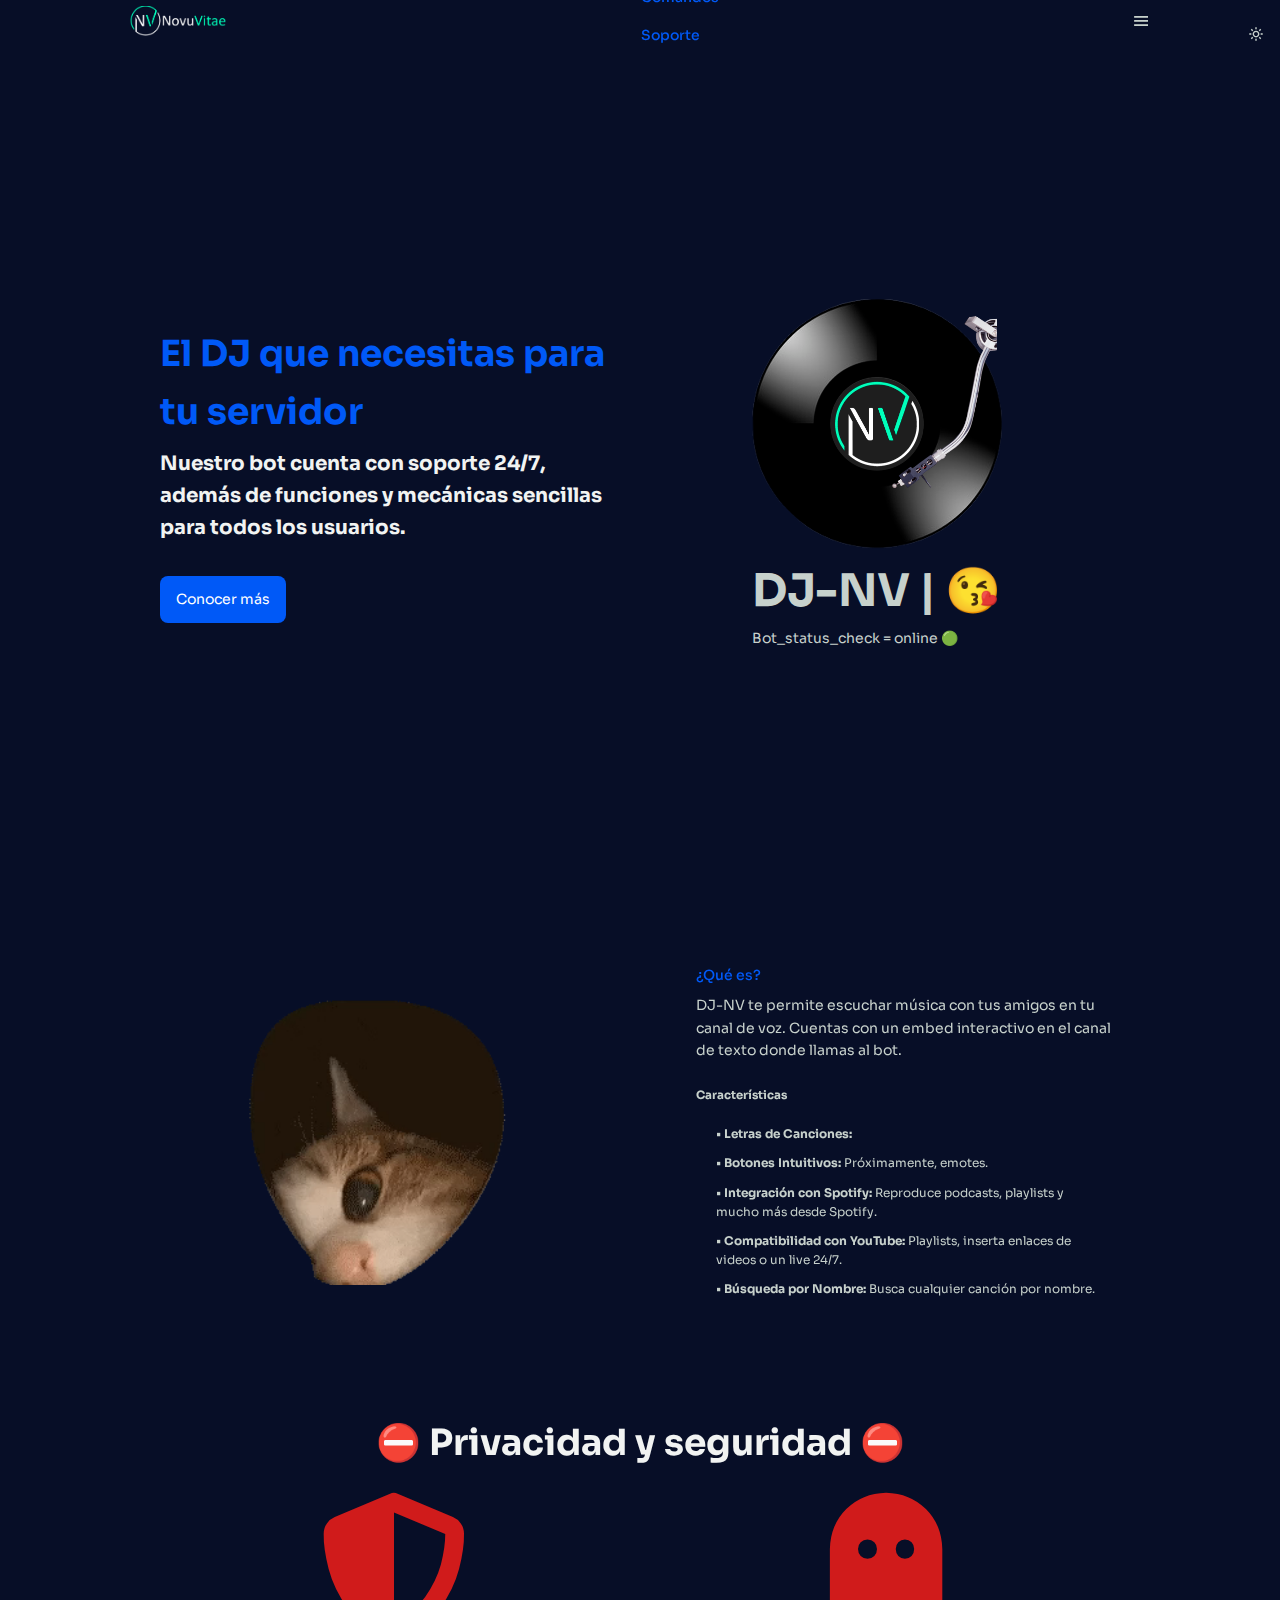
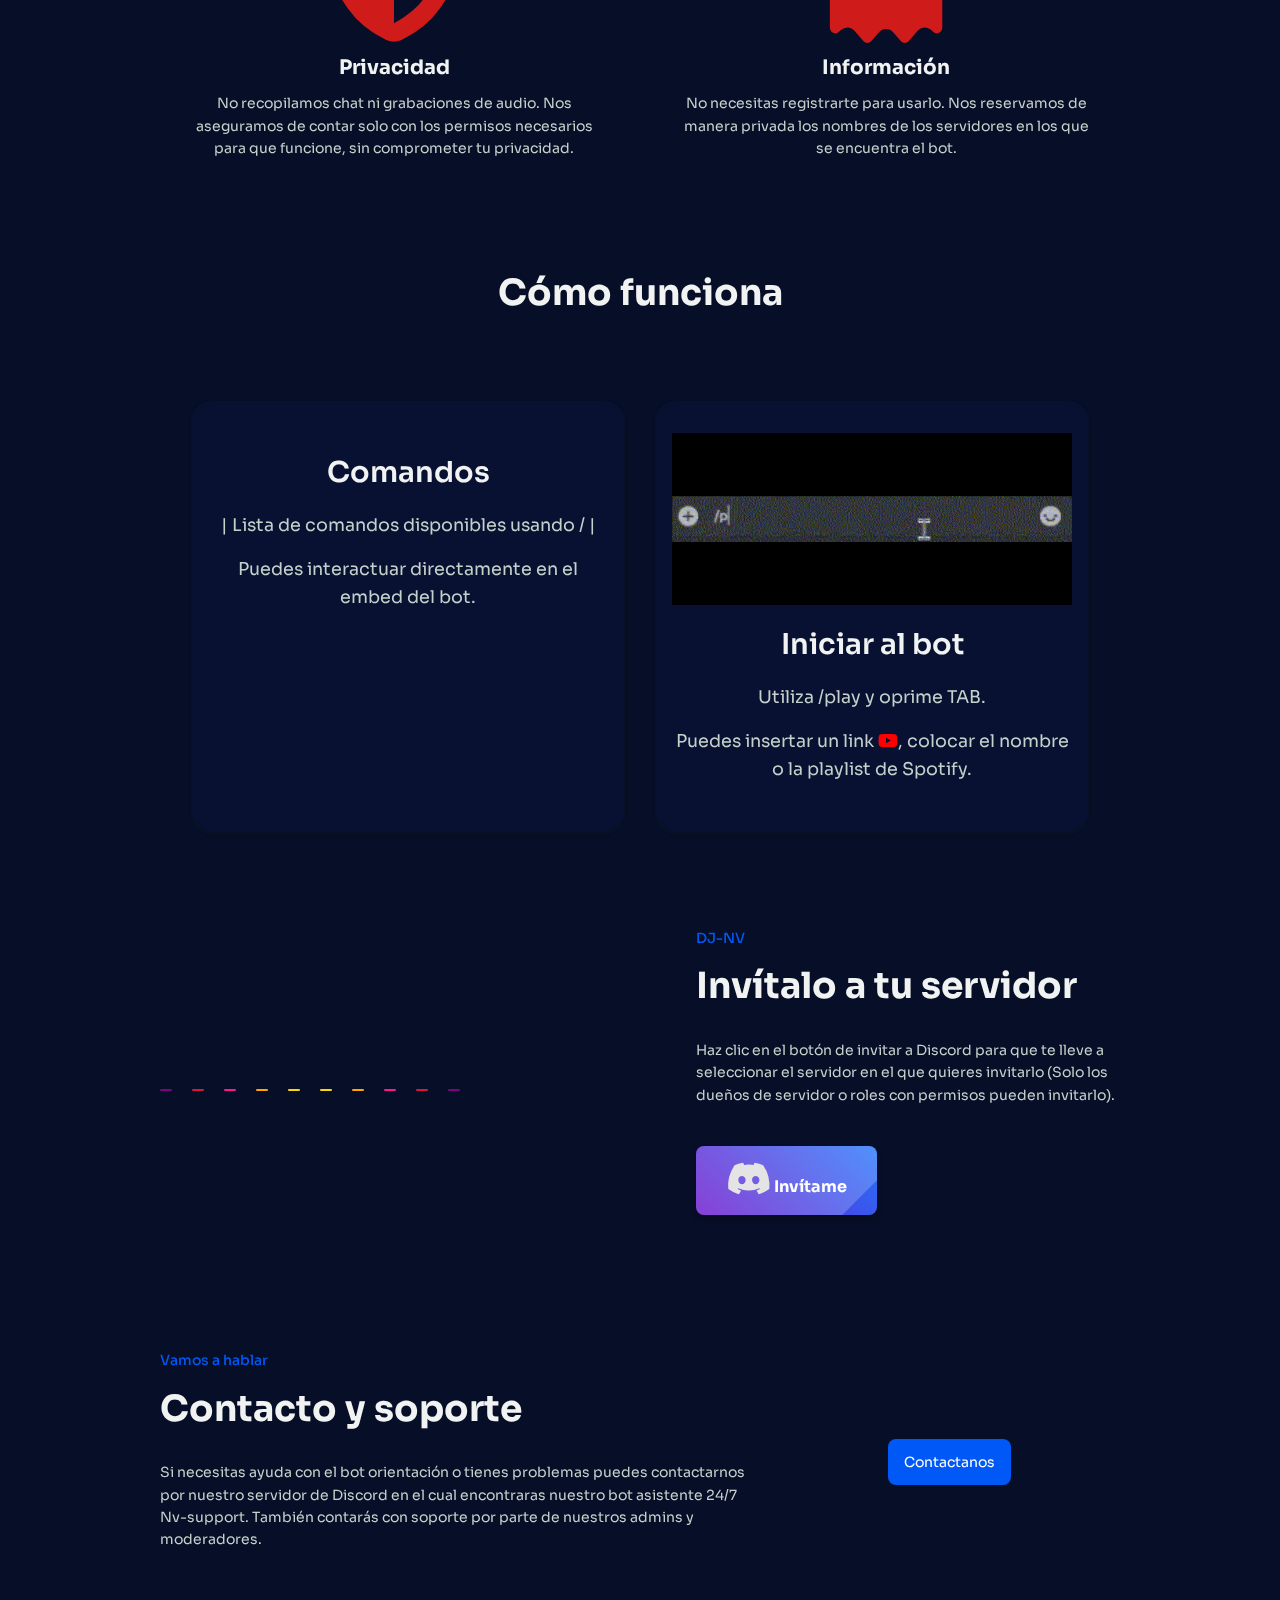
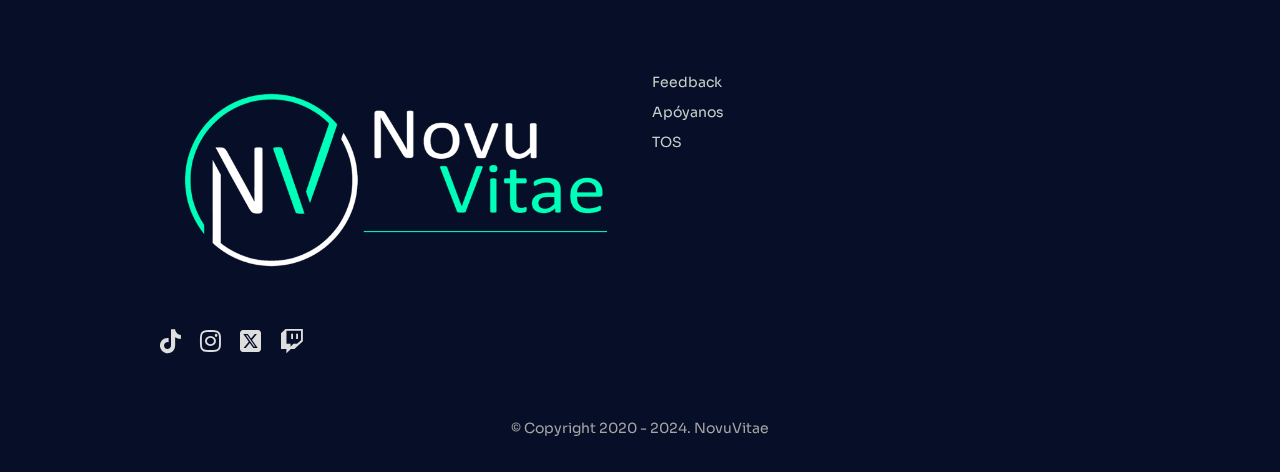
==== commit b37bb64d: "Update index.html" ====
--- a/index.html
+++ b/index.html
@@ -9,9 +9,9 @@
         <link href='https://cdn.jsdelivr.net/npm/boxicons@2.0.5/css/boxicons.min.css' rel='stylesheet'>
 
         <!--========== CSS ==========-->
-        <link rel="stylesheet" href="./assets/css/styles.css">
-        <link rel="stylesheet" href="./assets/css/responsive.css">
-        <link rel="icon" href="./assets/img/logo-icon.png" type="image/x-icon">
+        <link rel="stylesheet" href="../assets/css/styles.css">
+        <link rel="stylesheet" href="../assets/css/responsive.css">
+        <link rel="icon" href="../assets/img/logo-icon.png" type="image/x-icon">
         <title>| DJ-Nv |</title>
     </head>
     <body>
@@ -26,22 +26,24 @@
             <nav class="nav bd-container">
                 <a href="#" class="nav__logo">
                     <!-- Imagen predeterminada -->
-                    <img id="header-img" src="./assets/img/nv-blanco.png" alt="Banner">
+                    <img id="header-img" src="../assets/img/nv-blanco.png" alt="Banner">
                 </a>
         
                 <div class="nav__menu" id="nav-menu">
                     <ul class="nav__list">
+                        <li class="nav__item"><a href="./modules/commands.html" class="nav__link active-link">Comandos</a></li>
+                        <li class="nav__item"><a href="#contact" class="nav__link active-link">Soporte</a></li>
                         <li><i class='bx bx-moon change-theme' id="theme-button"></i></li>
                     </ul>
                 </div>
         
                 <div class="nav__toggle" id="nav-toggle">
-                    <!-- <i class='bx bx-menu'></i> -->
+                    <i class='bx bx-menu'></i>
                 </div>
             </nav>
         </header>
 
-         <!-- Cuadro emergente -->
+         <!-- Cuadro emergente
             <div id="popup" class="popup">
                 <div class="popup-content">
                     <span id="close-btn" class="close-btn">&times;</span>
@@ -49,7 +51,7 @@
                     <p>Esta pagina esta en modo beta por favor danos tu feedback del bot y de la pagina <a style="color: #ff0000;" href="https://forms.gle/28FpeV2qkrffxuYe8"> AQUI</a></p>
                     <h5>(Puedes omitir este cuadro con la X arriba-derecha)</h5>
                 </div>
-            </div>
+            </div> -->
 
         
         <main class="l-main">
@@ -64,9 +66,9 @@
                     </div>
 
                     <div class="image-wrapper">
-                        <img class="puntavinilo" src="./assets/img/punta.png" alt="punta">
-                        <img class="sticker" src="./assets/img/sticker.png" alt="">
-                        <img class="vinilobot" src="./assets/img/vinil.png" alt="disco-bot-ref">
+                        <img class="puntavinilo" src="../assets/img/punta.png" alt="punta">
+                        <img class="sticker" src="../assets/img/sticker.png" alt="">
+                        <img class="vinilobot" src="../assets/img/vinil.png" alt="disco-bot-ref">
                         <br>
                         <h3 id="dj-nv-header" style="font-size: 45px;">DJ-NV | 😘</h3>
                         <div id="estado-bot">Bot_status_check = online 🟢</div>
@@ -93,7 +95,7 @@
                         </div>
                     </div>
 
-                    <video src="./assets/img/da1bf91d3531f0c92e59e6db38e44176.webm" alt="" class="about__img" autoplay muted loop playsinline></video>
+                    <video src="../assets/img/da1bf91d3531f0c92e59e6db38e44176.webm" alt="" class="about__img" autoplay muted loop playsinline></video>
                 </div>
             </section>
             <!--========== ABOUT ==========-->
@@ -130,14 +132,14 @@
 
                 <div class="menu__container bd-grid">
                     <div class="menu__content">
-                        <img src="./assets/img/tuto1.gif" alt="" class="menu__img">
+                        <img src="../assets/img/tuto1.gif" alt="" class="menu__img">
                         <h3 class="menu__name">Comandos</h3>
                         <span class="menu__detail">| Lista de comandos disponibles usando / |</span>
                         <span class="menu__preci">Puedes interactuar directamente en el embed del bot.</span>
                     </div>
 
                     <div class="menu__content">
-                        <img src="./assets/img/tuto2.gif" alt="" class="menu__img">
+                        <img src="../assets/img/tuto2.gif" alt="" class="menu__img">
                         <h3 class="menu__name">Iniciar al bot</h3>
                         <span class="menu__detail">Utiliza /play y oprime TAB.</span>
                         <span class="menu__preci">Puedes insertar un link <i class="fa-brands fa-youtube" style="color: #ff0000;"></i>, colocar el nombre o la playlist de Spotify.</span>
@@ -195,7 +197,7 @@
             <footer class="footer section bd-container">
                 <div class="footer__container bd-grid">
                     <div class="footer__content">
-                        <a href="" class="footer__logo"><img src="./assets/img/banner1.webp" alt=""> </a>
+                        <a href="" class="footer__logo"><img style="height: auto; width: 80;" src="../assets/img/banner1.webp" alt=""></a>
                         <span class="footer__description"></span>
                         <div>
                             <a href="https://www.tiktok.com/@novuvitae" class="footer__social"><i class="fa-brands fa-tiktok" style="color: #dedede;"></i></a>
@@ -206,9 +208,10 @@
                     </div>
     
                     <div class="footer__content">
-                        <h3 class="footer__title">Extras</h3>
                         <ul>
                             <li><a href="https://forms.gle/28FpeV2qkrffxuYe8" class="footer__link">Feedback</a></li>
+                            <li><a href="https://link.mercadopago.cl/novuvitae" class="footer__link">Apóyanos</a></li>
+                            <li><a href="../docs/DJ-NV_TOS_SERVICES.pdf" class="footer__link">TOS</a></li>
                         </ul>
                     </div>
                 </div>
@@ -222,6 +225,6 @@
         <script src="https://cdnjs.cloudflare.com/ajax/libs/scrollReveal.js/4.0.9/scrollreveal.js"></script>
 
         <!--========== MAIN JS ==========-->
-        <script src="assets/js/main.js"></script>
+        <script src="../assets/js/main.js"></script>
     </body>
-</html>+</html>
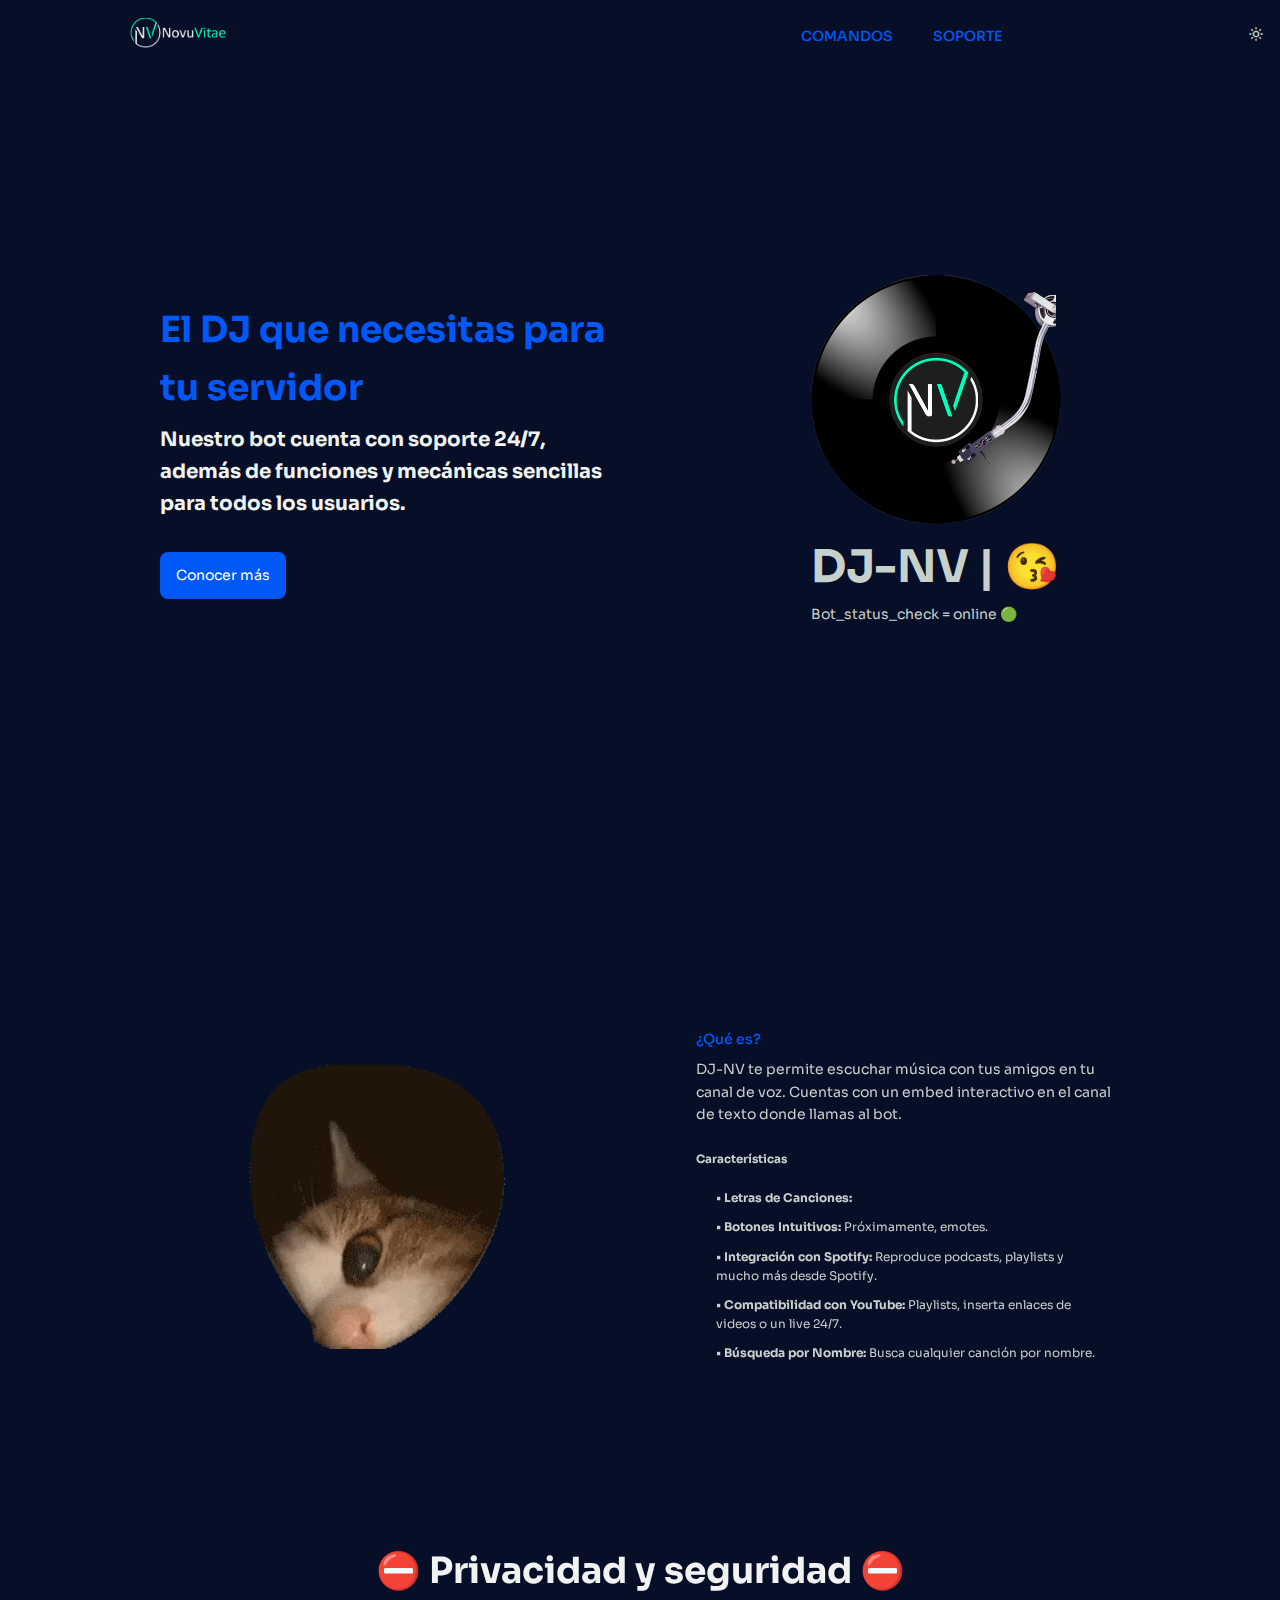
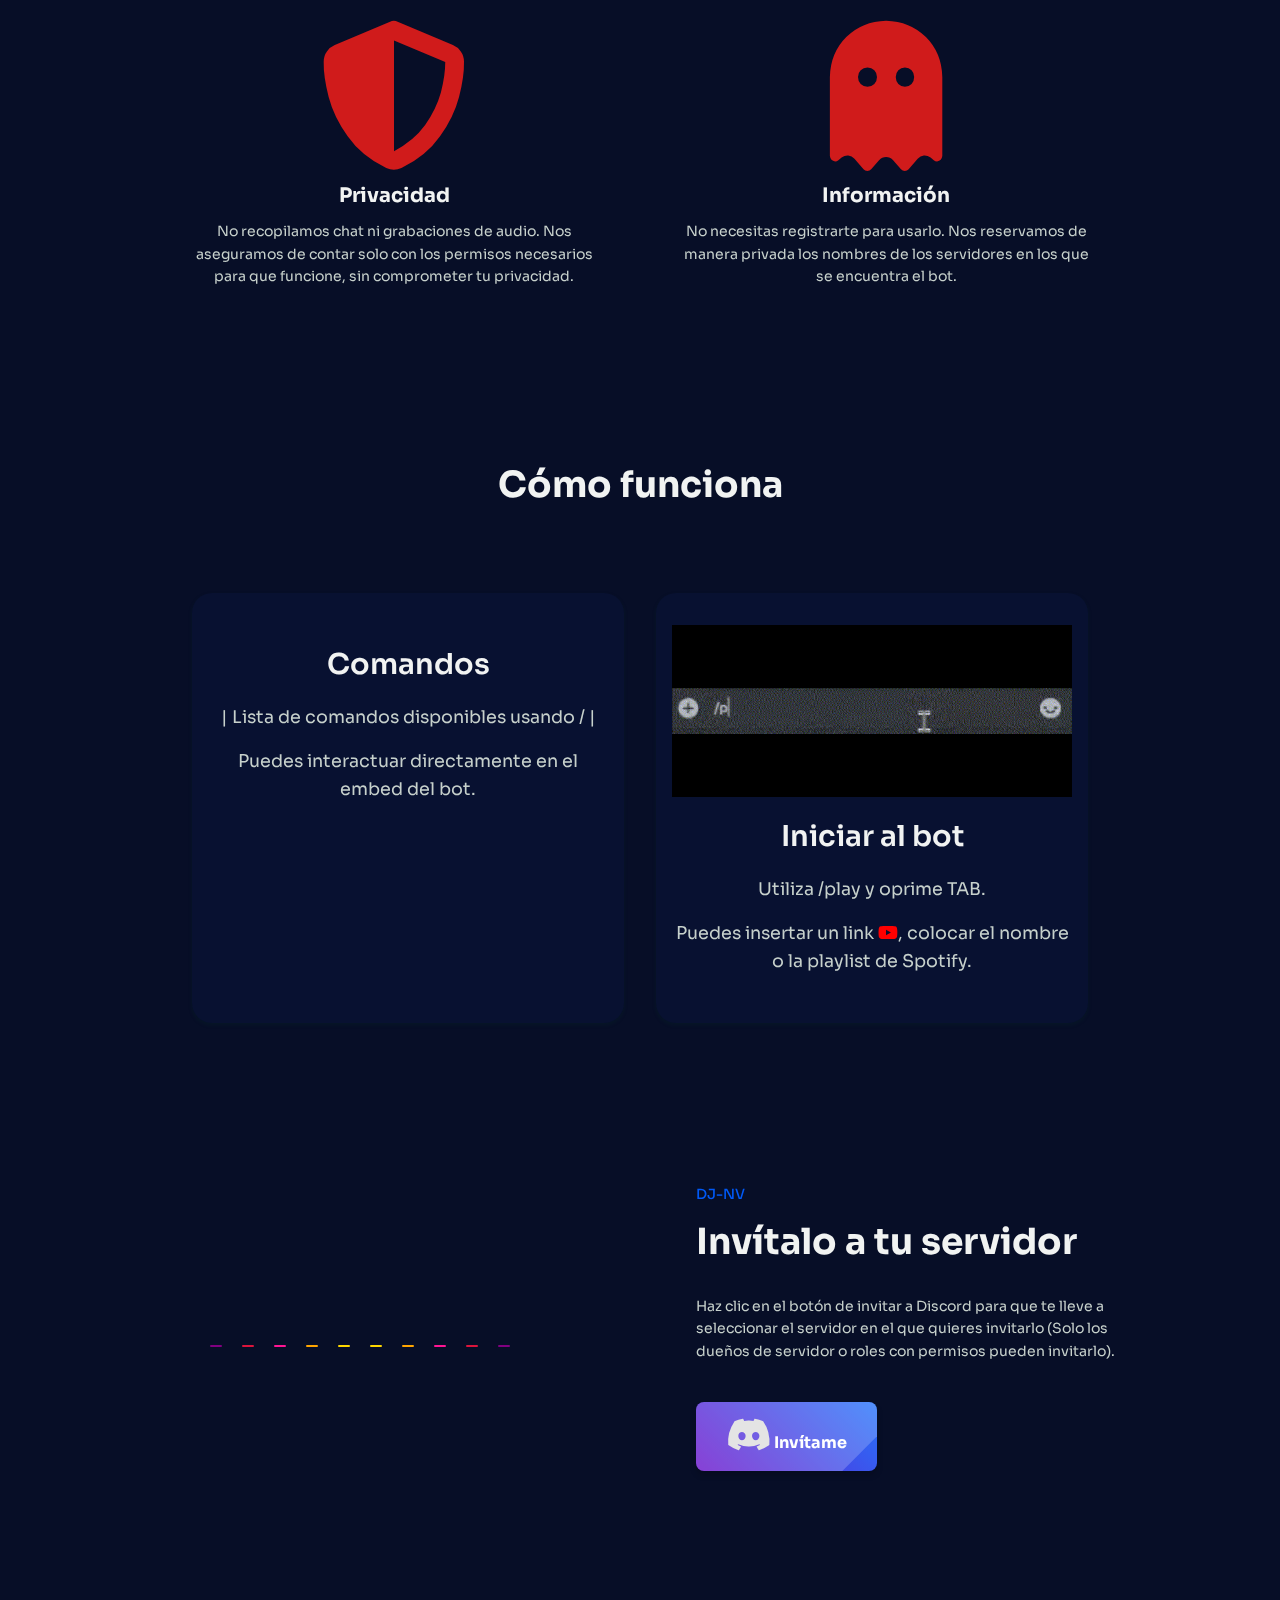
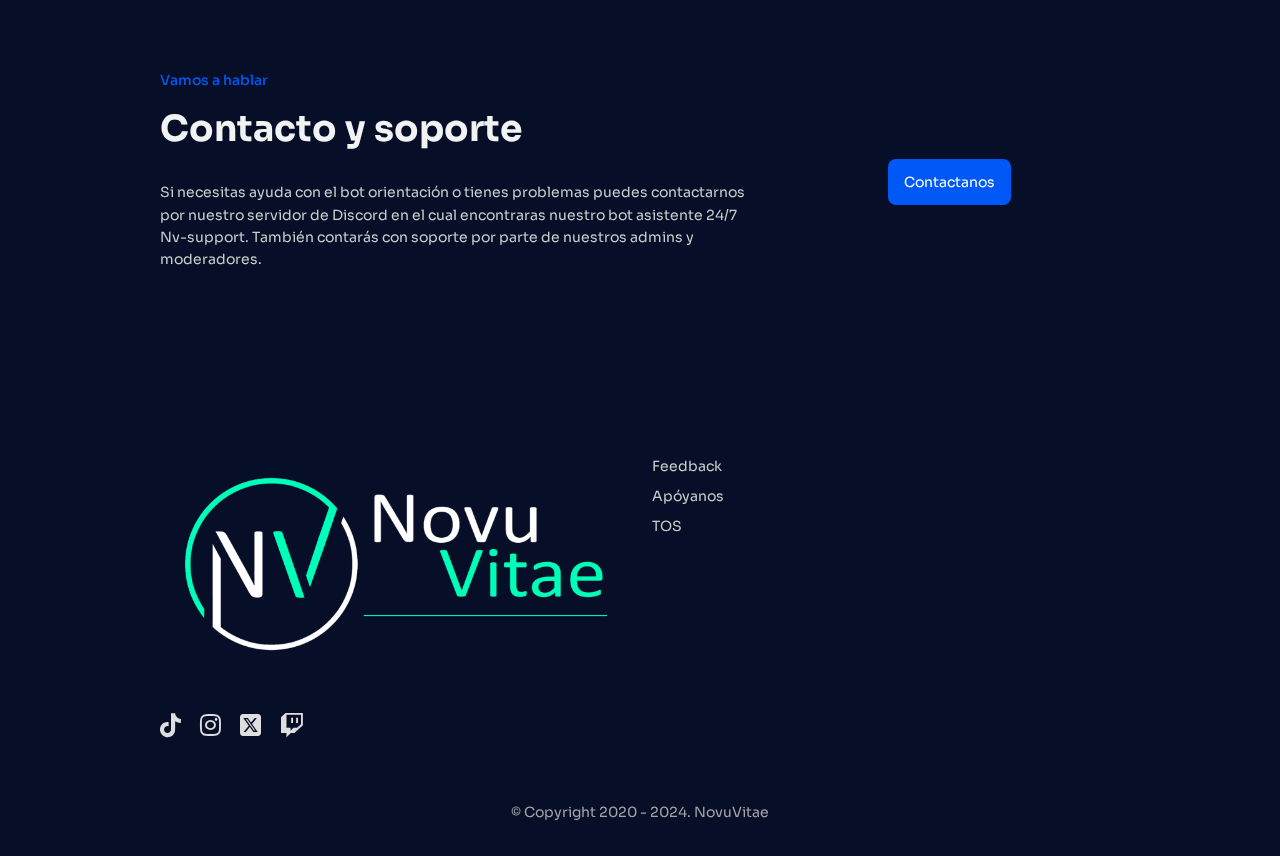
==== commit 8c07c836: "Add files via upload" ====
--- a/index.html
+++ b/index.html
@@ -227,4 +227,4 @@
         <!--========== MAIN JS ==========-->
         <script src="../assets/js/main.js"></script>
     </body>
-</html>
+</html>--- a/assets/css/styles.css
+++ b/assets/css/styles.css
@@ -23,10 +23,10 @@
   text-decoration: none;
 }
 
-/* Ajusta el tamaño de la imagen del header */
 #header-img {
   width: 100px;
   height: 30px;
+  position: left;
   object-fit: cover; /* Asegura que la imagen no se deforme */
 }
 
@@ -584,6 +584,7 @@
   position: relative;
   width: 300px;
   height: 200px;
+  margin-left: 50px;
 }
 
 .music .bar {
@@ -693,3 +694,34 @@
 }
 
 /* Estilo para la X */
+
+
+/* *************************************** Comandos ******************************** */
+
+.container__commands {
+  display: flex;
+  flex-direction: column;
+  align-items: center;
+  margin-top: 100px;
+  padding: 20px;
+  gap: 20px;
+}
+
+.box {
+  width: 90%;
+  max-width: 1000px;
+  padding: 10px;
+  border: 2px solid #001a2f;
+  border-radius: 10px;
+  background-color: #000f5c;
+  box-shadow: 0 4px 6px rgba(0, 0, 0, 0.1);
+  text-align: left;
+}
+.box h3 {
+  margin: 0 0 10px;
+  color: #979797;
+}
+.box p {
+  margin: 0;
+  color: #e9e9e9;
+}
--- a/assets/css/responsive.css
+++ b/assets/css/responsive.css
@@ -1,14 +1,25 @@
-@media screen and (min-width: 2560px){
+@media screen and (min-width: 768px){
   body{
     margin: 0;
+    overflow-x: hidden;
   }
 
   .nav__list{
     display: flex;
+    padding-right: 150px;
+  }
+
+  /* Ajusta el tamaño de la imagen del header */
+  #header-img {
+    width: 100px;
+    height: 30px;
+    position: left;
+    object-fit: cover; /* Asegura que la imagen no se deforme */
   }
 
   .nav{
     height: calc(var(--header-height) + 1.5rem);
+
   }
 
   .nav__toggle{
@@ -38,6 +49,9 @@
   }
 
   /********************************* End Of Part 3****************************************/
+
+}
+@media screen and (min-width: 2500px){
   .services__container,
   .menu__container{
     margin-top: var(--mb-6);
@@ -57,9 +71,8 @@
   .app__store{
     margin: 0 var(--mb-1) 0 0;
   }
-
+  
 }
-
 
 
 @media screen and (min-width: 960px){
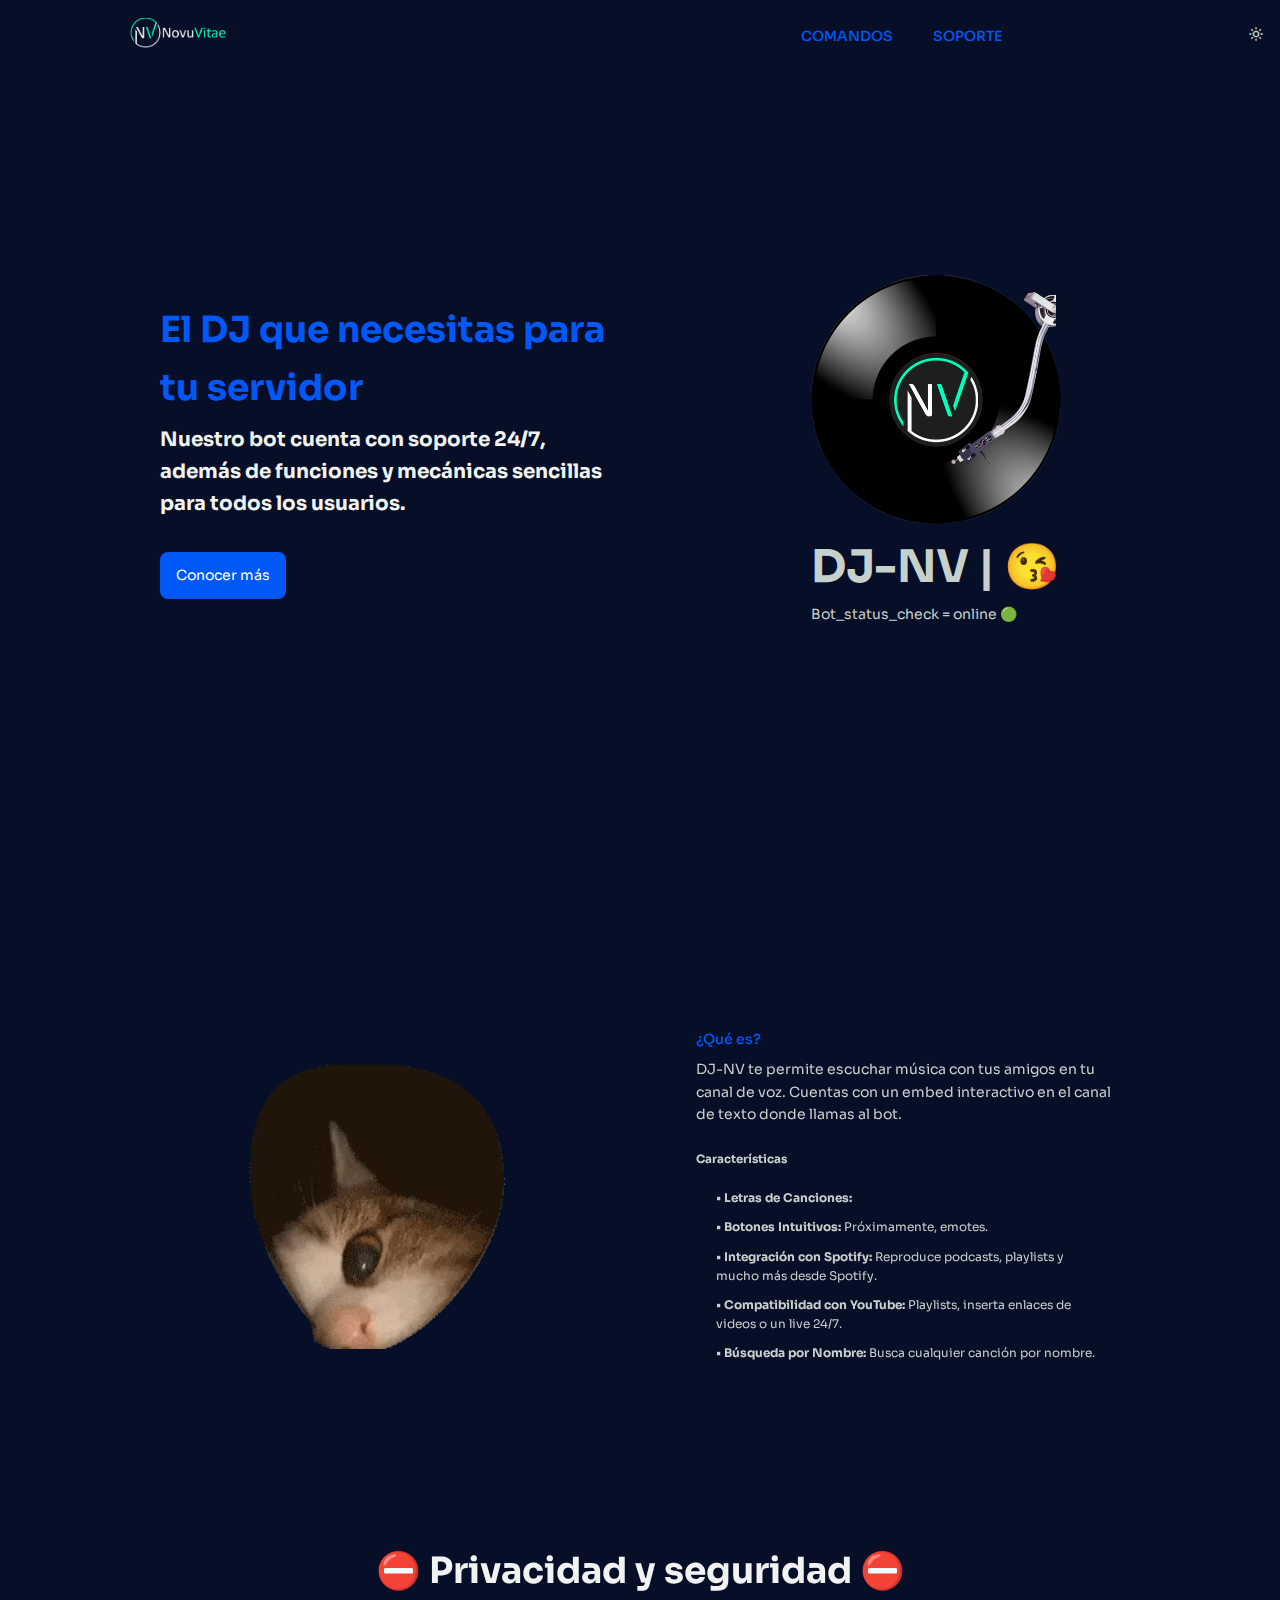
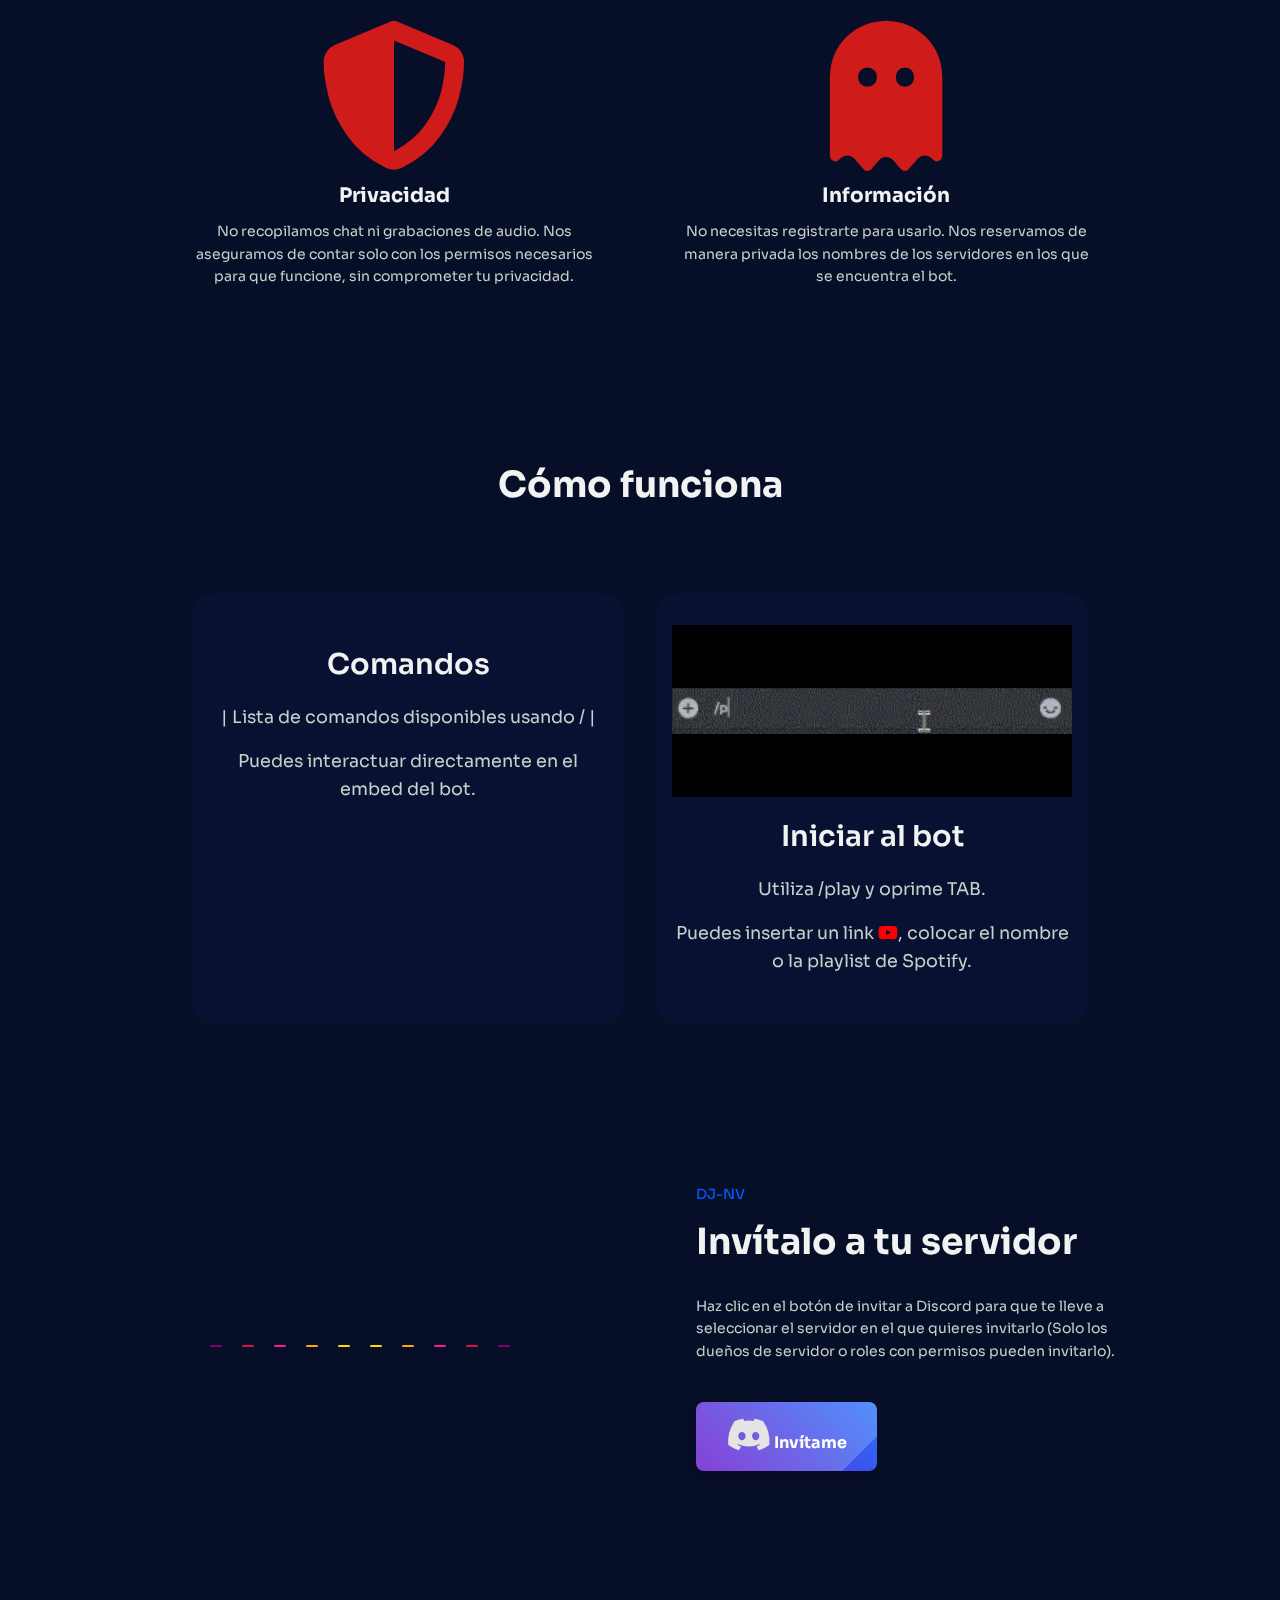
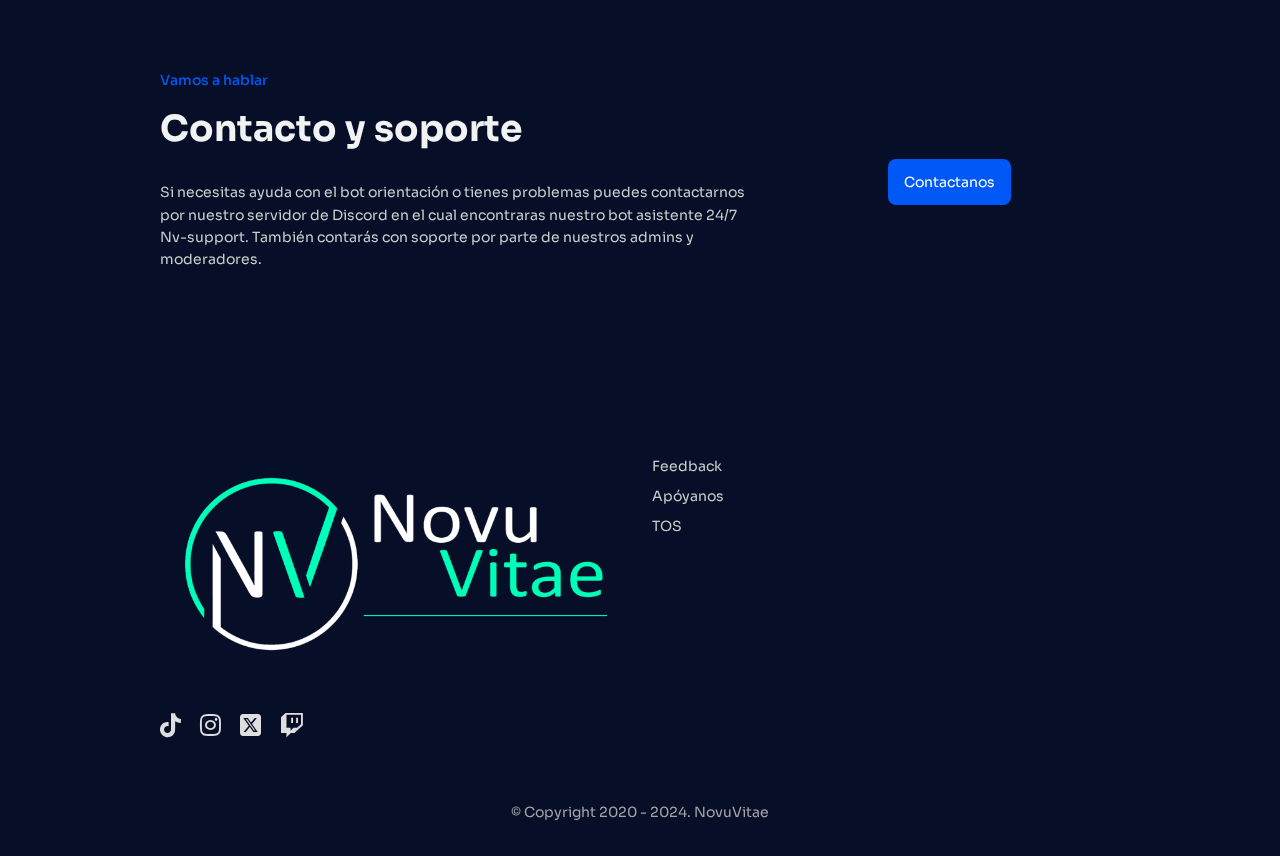
==== commit 4f465f08: "Update index.html" ====
--- a/index.html
+++ b/index.html
@@ -9,9 +9,9 @@
         <link href='https://cdn.jsdelivr.net/npm/boxicons@2.0.5/css/boxicons.min.css' rel='stylesheet'>
 
         <!--========== CSS ==========-->
-        <link rel="stylesheet" href="../assets/css/styles.css">
-        <link rel="stylesheet" href="../assets/css/responsive.css">
-        <link rel="icon" href="../assets/img/logo-icon.png" type="image/x-icon">
+        <link rel="stylesheet" href="./assets/css/styles.css">
+        <link rel="stylesheet" href="./assets/css/responsive.css">
+        <link rel="icon" href="./assets/img/logo-icon.png" type="image/x-icon">
         <title>| DJ-Nv |</title>
     </head>
     <body>
@@ -26,7 +26,7 @@
             <nav class="nav bd-container">
                 <a href="#" class="nav__logo">
                     <!-- Imagen predeterminada -->
-                    <img id="header-img" src="../assets/img/nv-blanco.png" alt="Banner">
+                    <img id="header-img" src="./assets/img/nv-blanco.png" alt="Banner">
                 </a>
         
                 <div class="nav__menu" id="nav-menu">
@@ -43,7 +43,7 @@
             </nav>
         </header>
 
-         <!-- Cuadro emergente
+<!--          Cuadro emergente -->
             <div id="popup" class="popup">
                 <div class="popup-content">
                     <span id="close-btn" class="close-btn">&times;</span>
@@ -51,7 +51,7 @@
                     <p>Esta pagina esta en modo beta por favor danos tu feedback del bot y de la pagina <a style="color: #ff0000;" href="https://forms.gle/28FpeV2qkrffxuYe8"> AQUI</a></p>
                     <h5>(Puedes omitir este cuadro con la X arriba-derecha)</h5>
                 </div>
-            </div> -->
+            </div>
 
         
         <main class="l-main">
@@ -66,9 +66,9 @@
                     </div>
 
                     <div class="image-wrapper">
-                        <img class="puntavinilo" src="../assets/img/punta.png" alt="punta">
-                        <img class="sticker" src="../assets/img/sticker.png" alt="">
-                        <img class="vinilobot" src="../assets/img/vinil.png" alt="disco-bot-ref">
+                        <img class="puntavinilo" src="./assets/img/punta.png" alt="punta">
+                        <img class="sticker" src="./assets/img/sticker.png" alt="">
+                        <img class="vinilobot" src="./assets/img/vinil.png" alt="disco-bot-ref">
                         <br>
                         <h3 id="dj-nv-header" style="font-size: 45px;">DJ-NV | 😘</h3>
                         <div id="estado-bot">Bot_status_check = online 🟢</div>
@@ -95,7 +95,7 @@
                         </div>
                     </div>
 
-                    <video src="../assets/img/da1bf91d3531f0c92e59e6db38e44176.webm" alt="" class="about__img" autoplay muted loop playsinline></video>
+                    <video src="./assets/img/da1bf91d3531f0c92e59e6db38e44176.webm" alt="" class="about__img" autoplay muted loop playsinline></video>
                 </div>
             </section>
             <!--========== ABOUT ==========-->
@@ -132,14 +132,14 @@
 
                 <div class="menu__container bd-grid">
                     <div class="menu__content">
-                        <img src="../assets/img/tuto1.gif" alt="" class="menu__img">
+                        <img src="./assets/img/tuto1.gif" alt="" class="menu__img">
                         <h3 class="menu__name">Comandos</h3>
                         <span class="menu__detail">| Lista de comandos disponibles usando / |</span>
                         <span class="menu__preci">Puedes interactuar directamente en el embed del bot.</span>
                     </div>
 
                     <div class="menu__content">
-                        <img src="../assets/img/tuto2.gif" alt="" class="menu__img">
+                        <img src="./assets/img/tuto2.gif" alt="" class="menu__img">
                         <h3 class="menu__name">Iniciar al bot</h3>
                         <span class="menu__detail">Utiliza /play y oprime TAB.</span>
                         <span class="menu__preci">Puedes insertar un link <i class="fa-brands fa-youtube" style="color: #ff0000;"></i>, colocar el nombre o la playlist de Spotify.</span>
@@ -197,7 +197,7 @@
             <footer class="footer section bd-container">
                 <div class="footer__container bd-grid">
                     <div class="footer__content">
-                        <a href="" class="footer__logo"><img style="height: auto; width: 80;" src="../assets/img/banner1.webp" alt=""></a>
+                        <a href="" class="footer__logo"><img style="height: auto; width: 80;" src="./assets/img/banner1.webp" alt=""></a>
                         <span class="footer__description"></span>
                         <div>
                             <a href="https://www.tiktok.com/@novuvitae" class="footer__social"><i class="fa-brands fa-tiktok" style="color: #dedede;"></i></a>
@@ -211,7 +211,7 @@
                         <ul>
                             <li><a href="https://forms.gle/28FpeV2qkrffxuYe8" class="footer__link">Feedback</a></li>
                             <li><a href="https://link.mercadopago.cl/novuvitae" class="footer__link">Apóyanos</a></li>
-                            <li><a href="../docs/DJ-NV_TOS_SERVICES.pdf" class="footer__link">TOS</a></li>
+                            <li><a href="./docs/DJ-NV_TOS_SERVICES.pdf" class="footer__link">TOS</a></li>
                         </ul>
                     </div>
                 </div>
@@ -225,6 +225,6 @@
         <script src="https://cdnjs.cloudflare.com/ajax/libs/scrollReveal.js/4.0.9/scrollreveal.js"></script>
 
         <!--========== MAIN JS ==========-->
-        <script src="../assets/js/main.js"></script>
+        <script src="./assets/js/main.js"></script>
     </body>
-</html>+</html>
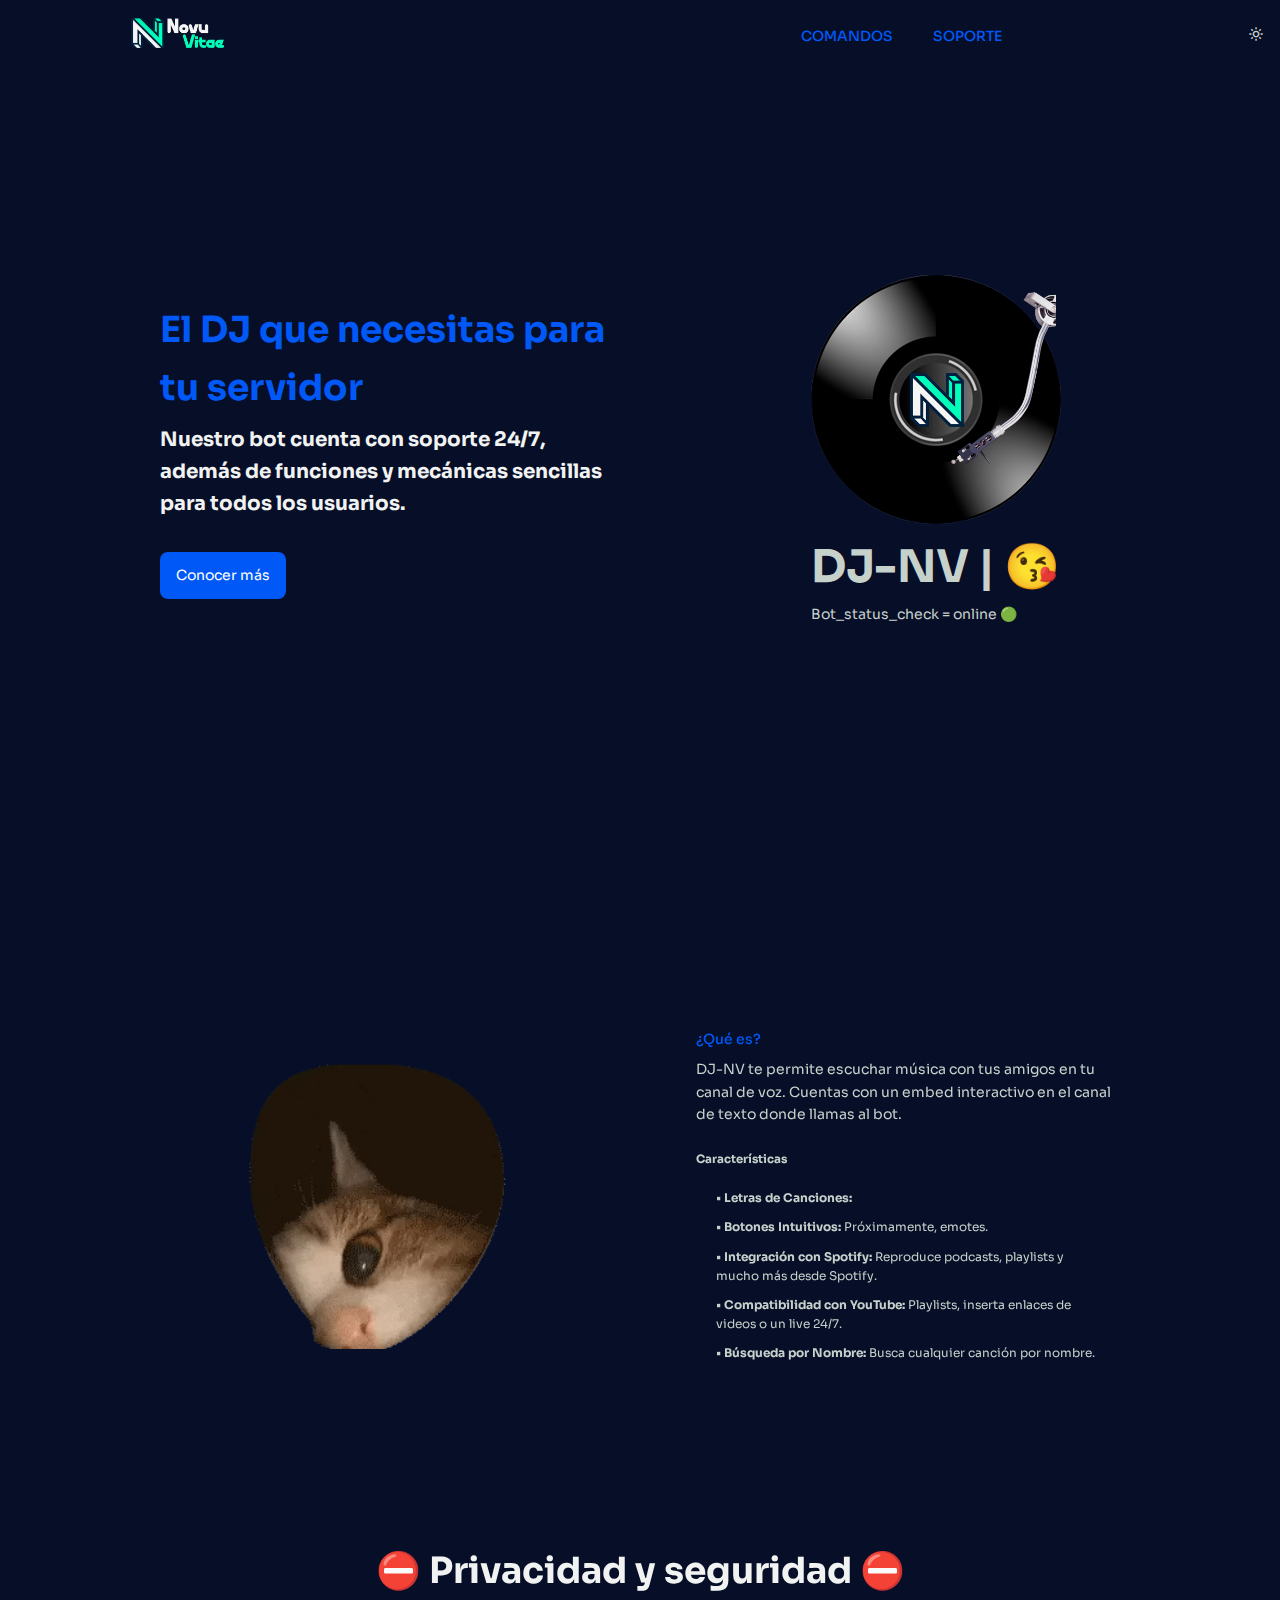
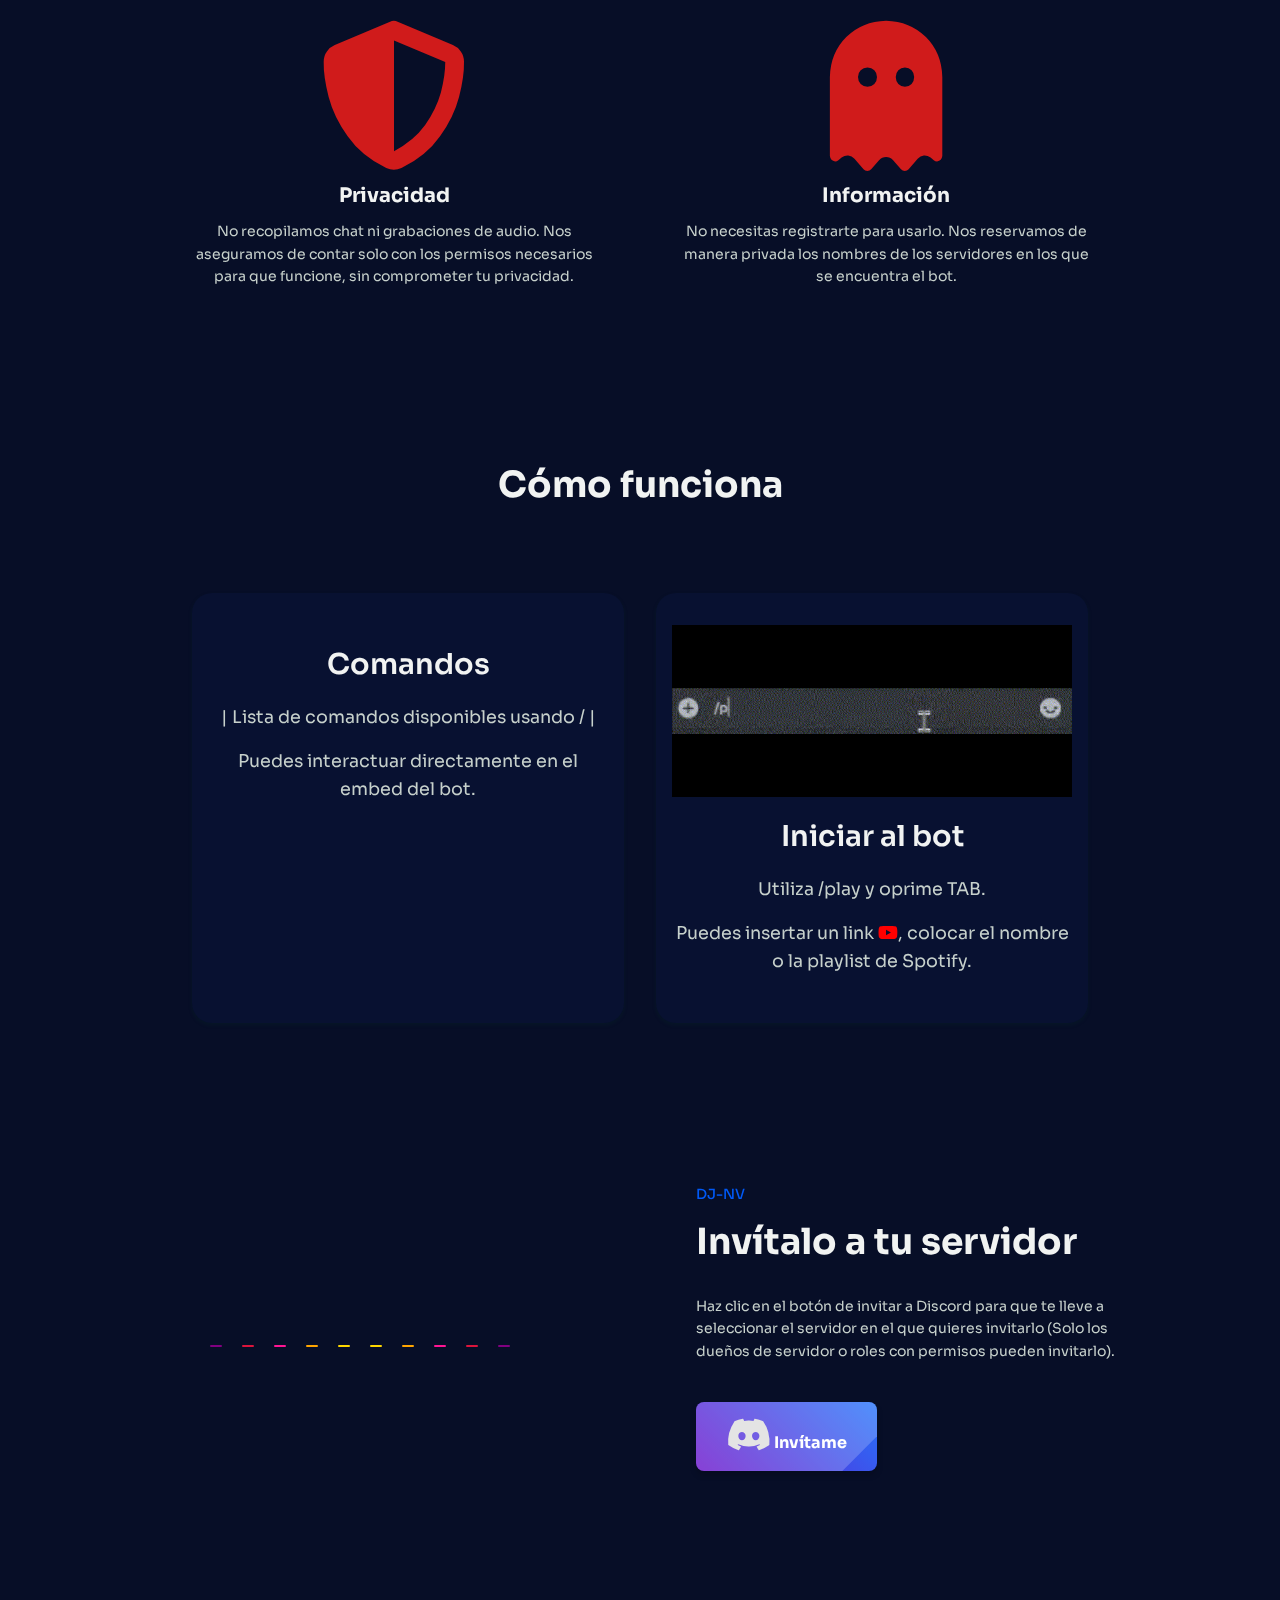
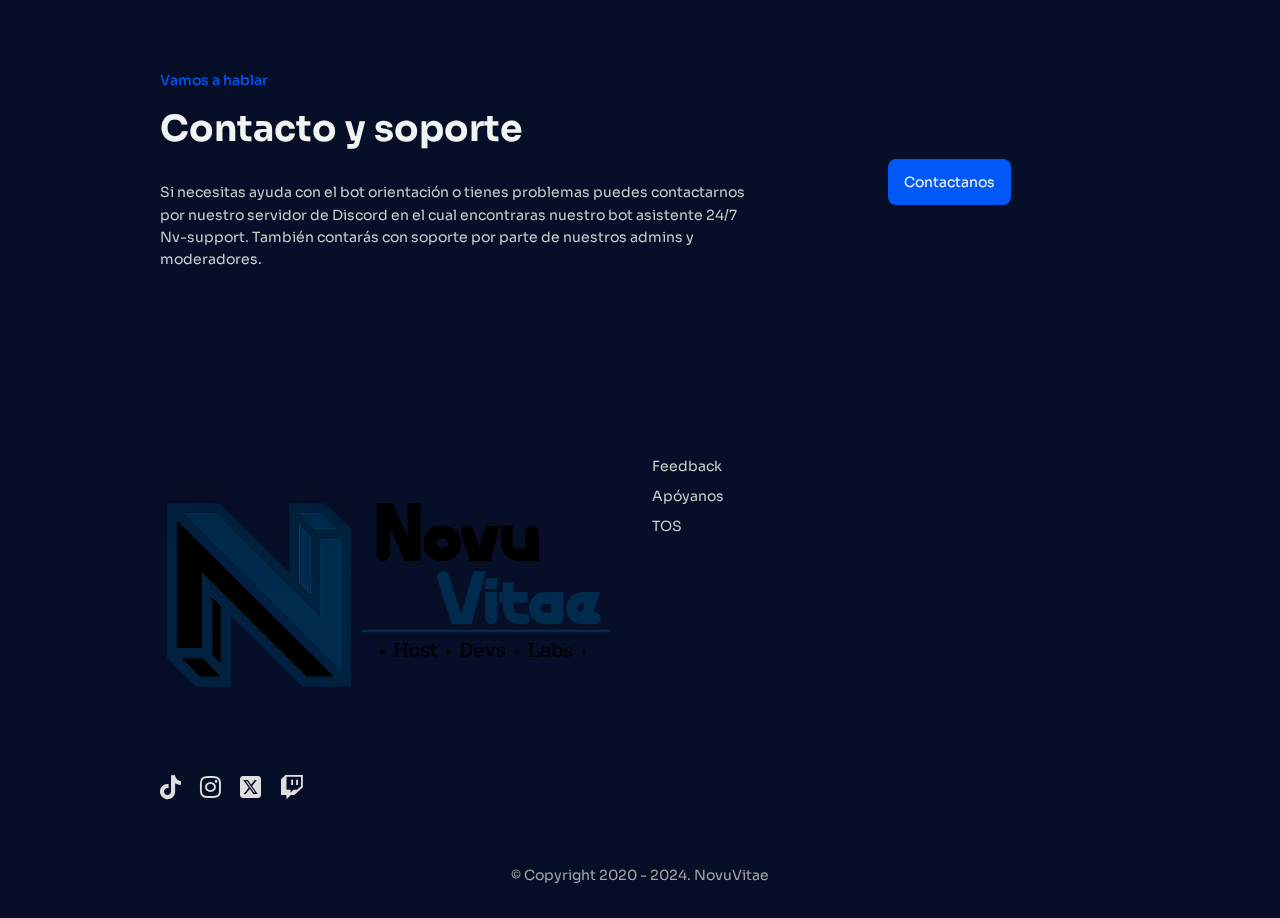
==== commit 2d972e28: "new img2.0" ====
--- a/index.html
+++ b/index.html
@@ -11,7 +11,7 @@
         <!--========== CSS ==========-->
         <link rel="stylesheet" href="./assets/css/styles.css">
         <link rel="stylesheet" href="./assets/css/responsive.css">
-        <link rel="icon" href="./assets/img/logo-icon.png" type="image/x-icon">
+        <link rel="icon" href="./assets/img/media2.0/img2.0/N-icon.png" type="image/x-icon">
         <title>| DJ-Nv |</title>
     </head>
     <body>
@@ -26,7 +26,7 @@
             <nav class="nav bd-container">
                 <a href="#" class="nav__logo">
                     <!-- Imagen predeterminada -->
-                    <img id="header-img" src="./assets/img/nv-blanco.png" alt="Banner">
+                    <img id="header-img" src="./assets/img/media2.0/img2.0/N-com.png" alt="Banner">
                 </a>
         
                 <div class="nav__menu" id="nav-menu">
@@ -67,7 +67,7 @@
 
                     <div class="image-wrapper">
                         <img class="puntavinilo" src="./assets/img/punta.png" alt="punta">
-                        <img class="sticker" src="./assets/img/sticker.png" alt="">
+                        <img class="sticker" src="./assets/img/sticker2.1.png" alt="">
                         <img class="vinilobot" src="./assets/img/vinil.png" alt="disco-bot-ref">
                         <br>
                         <h3 id="dj-nv-header" style="font-size: 45px;">DJ-NV | 😘</h3>
@@ -197,7 +197,7 @@
             <footer class="footer section bd-container">
                 <div class="footer__container bd-grid">
                     <div class="footer__content">
-                        <a href="" class="footer__logo"><img style="height: auto; width: 80;" src="./assets/img/banner1.webp" alt=""></a>
+                        <a href="" class="footer__logo"><img id="footer-img" style="height: auto; width: 80;" src="./assets/img/media2.0/img2.0/N-footer.png" alt=""></a>
                         <span class="footer__description"></span>
                         <div>
                             <a href="https://www.tiktok.com/@novuvitae" class="footer__social"><i class="fa-brands fa-tiktok" style="color: #dedede;"></i></a>
